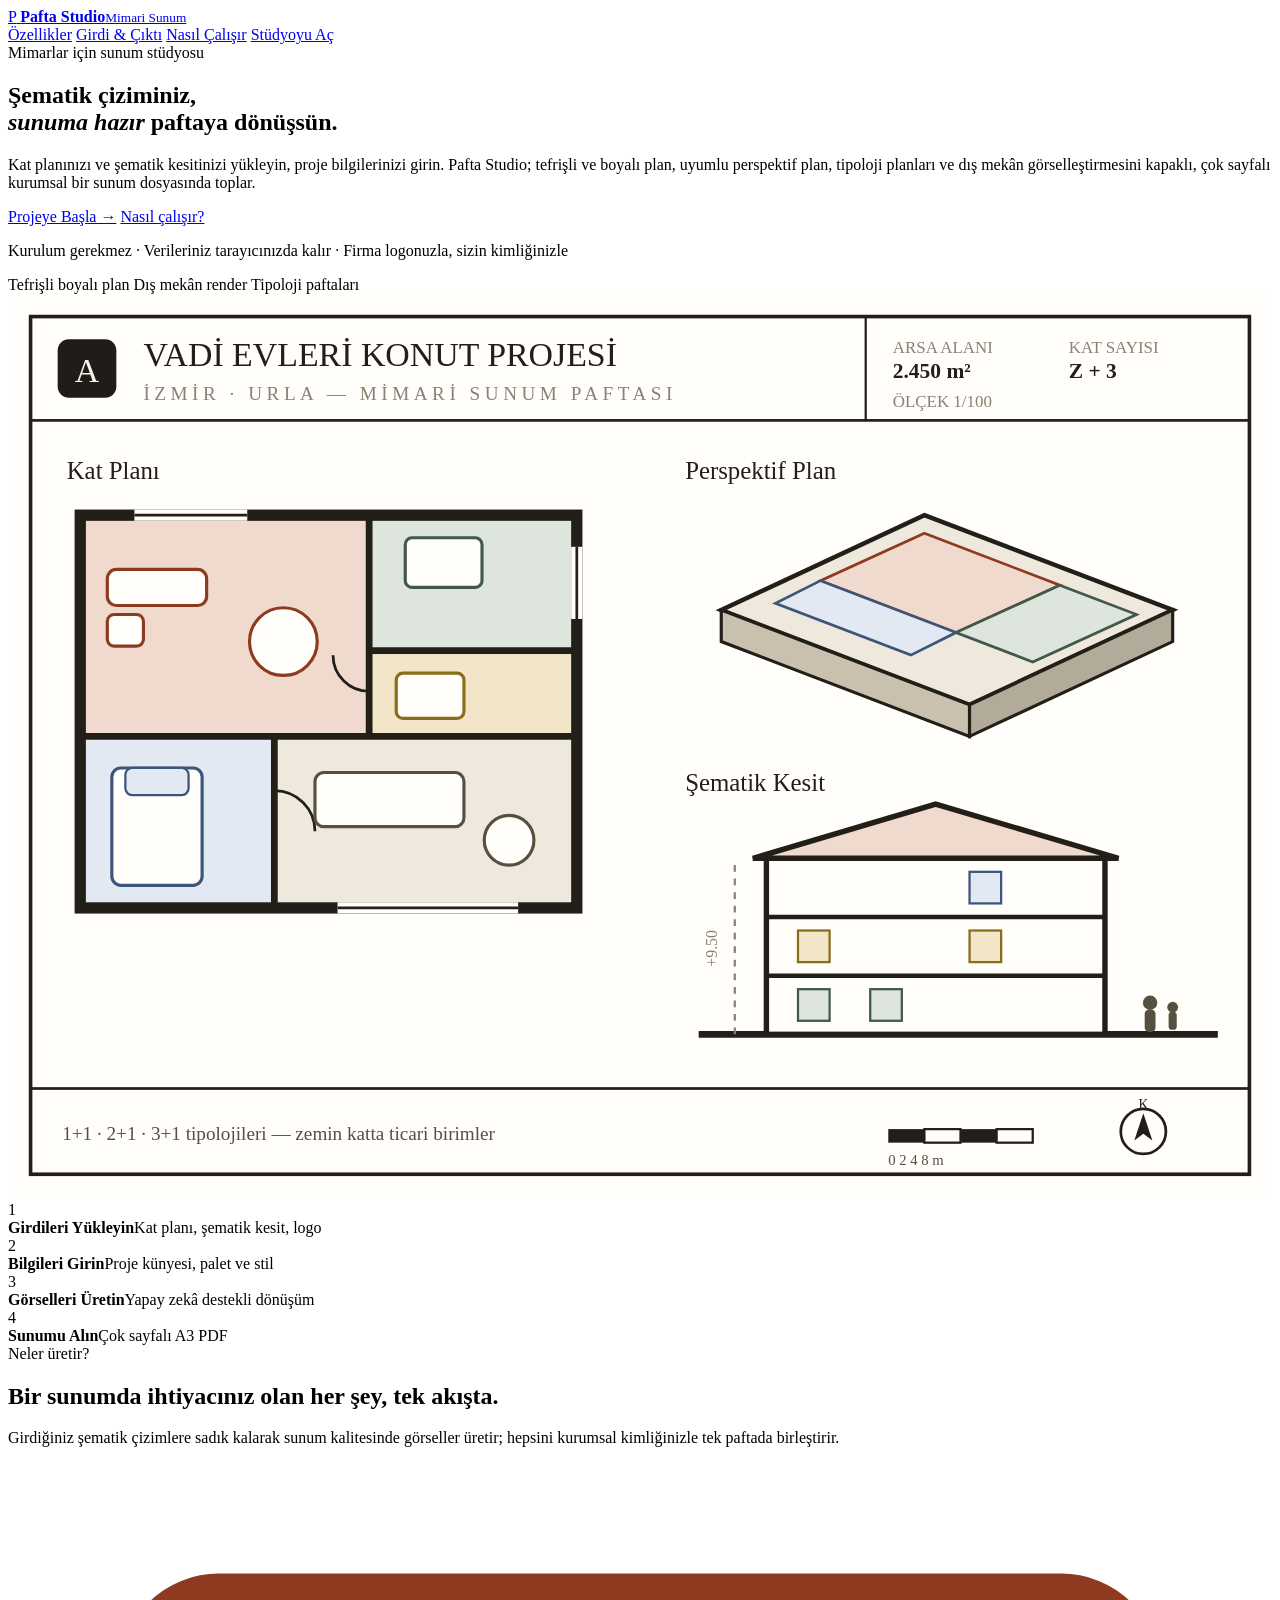
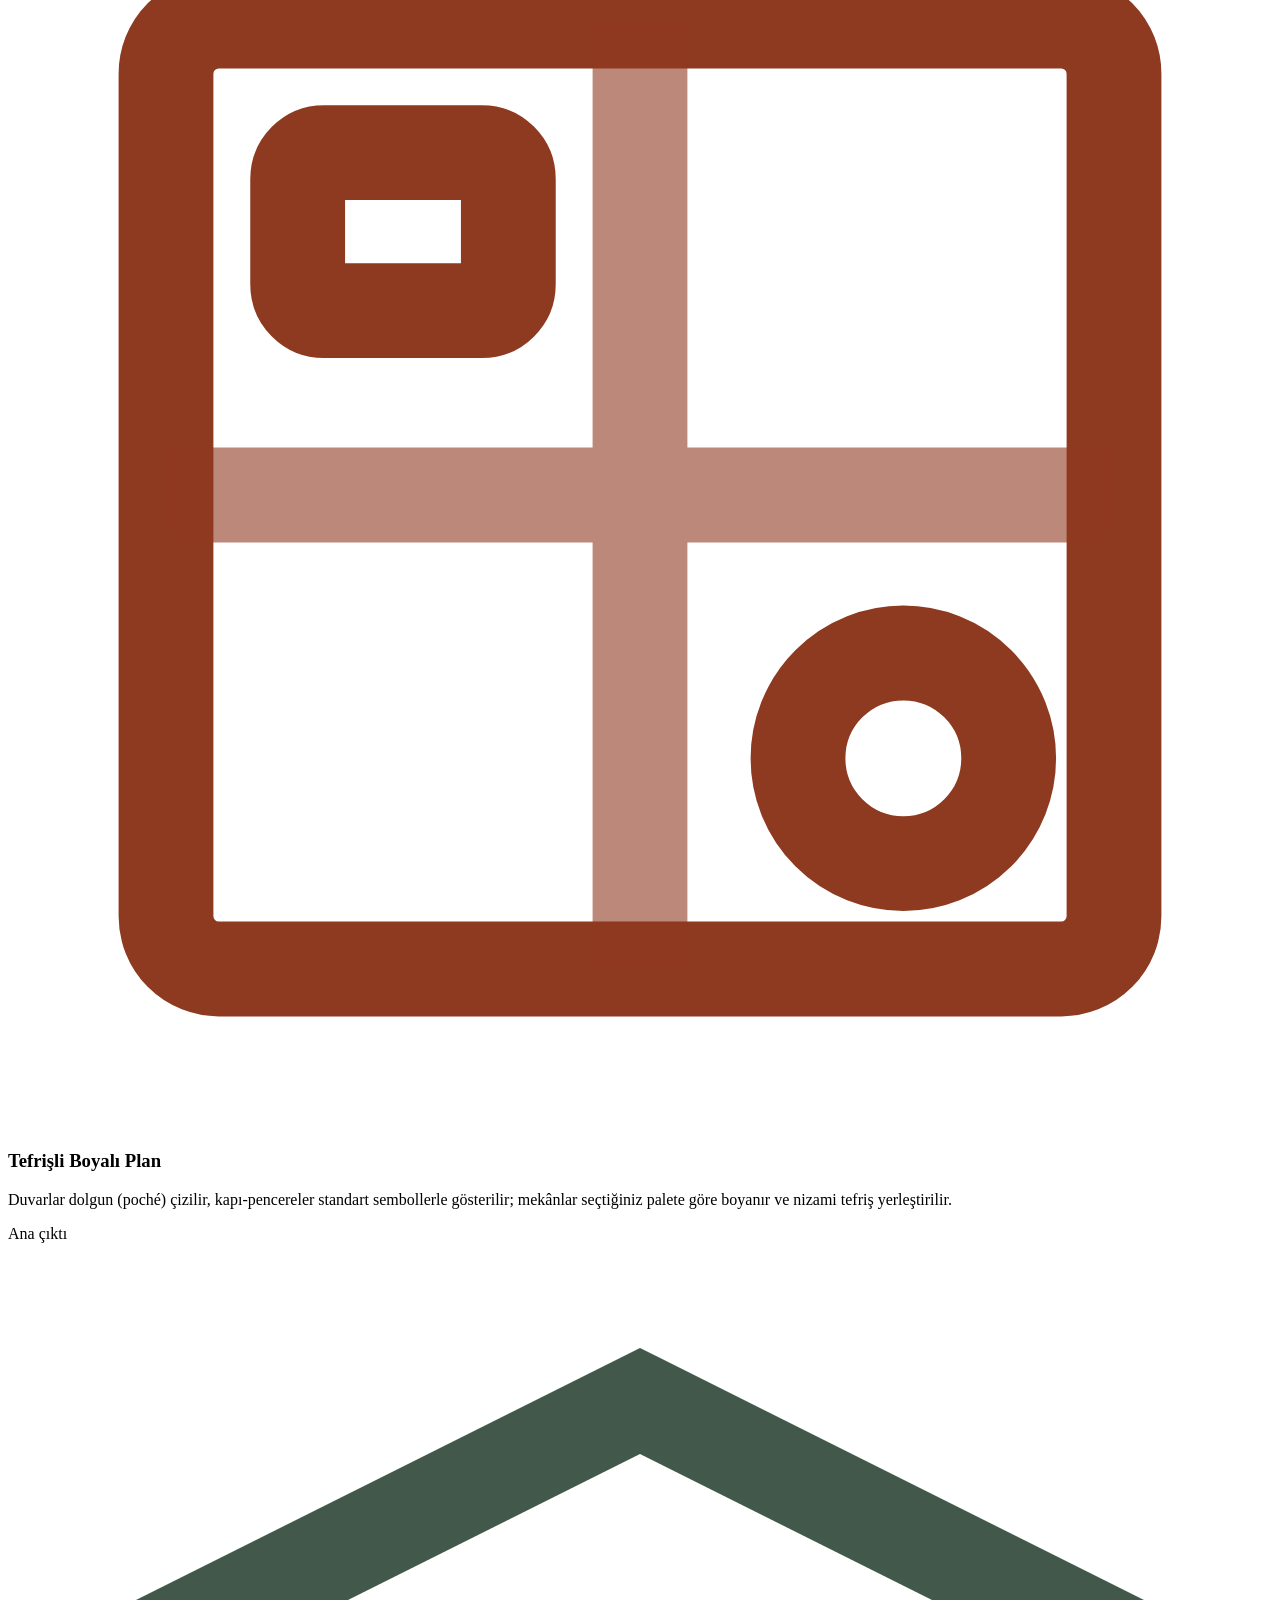
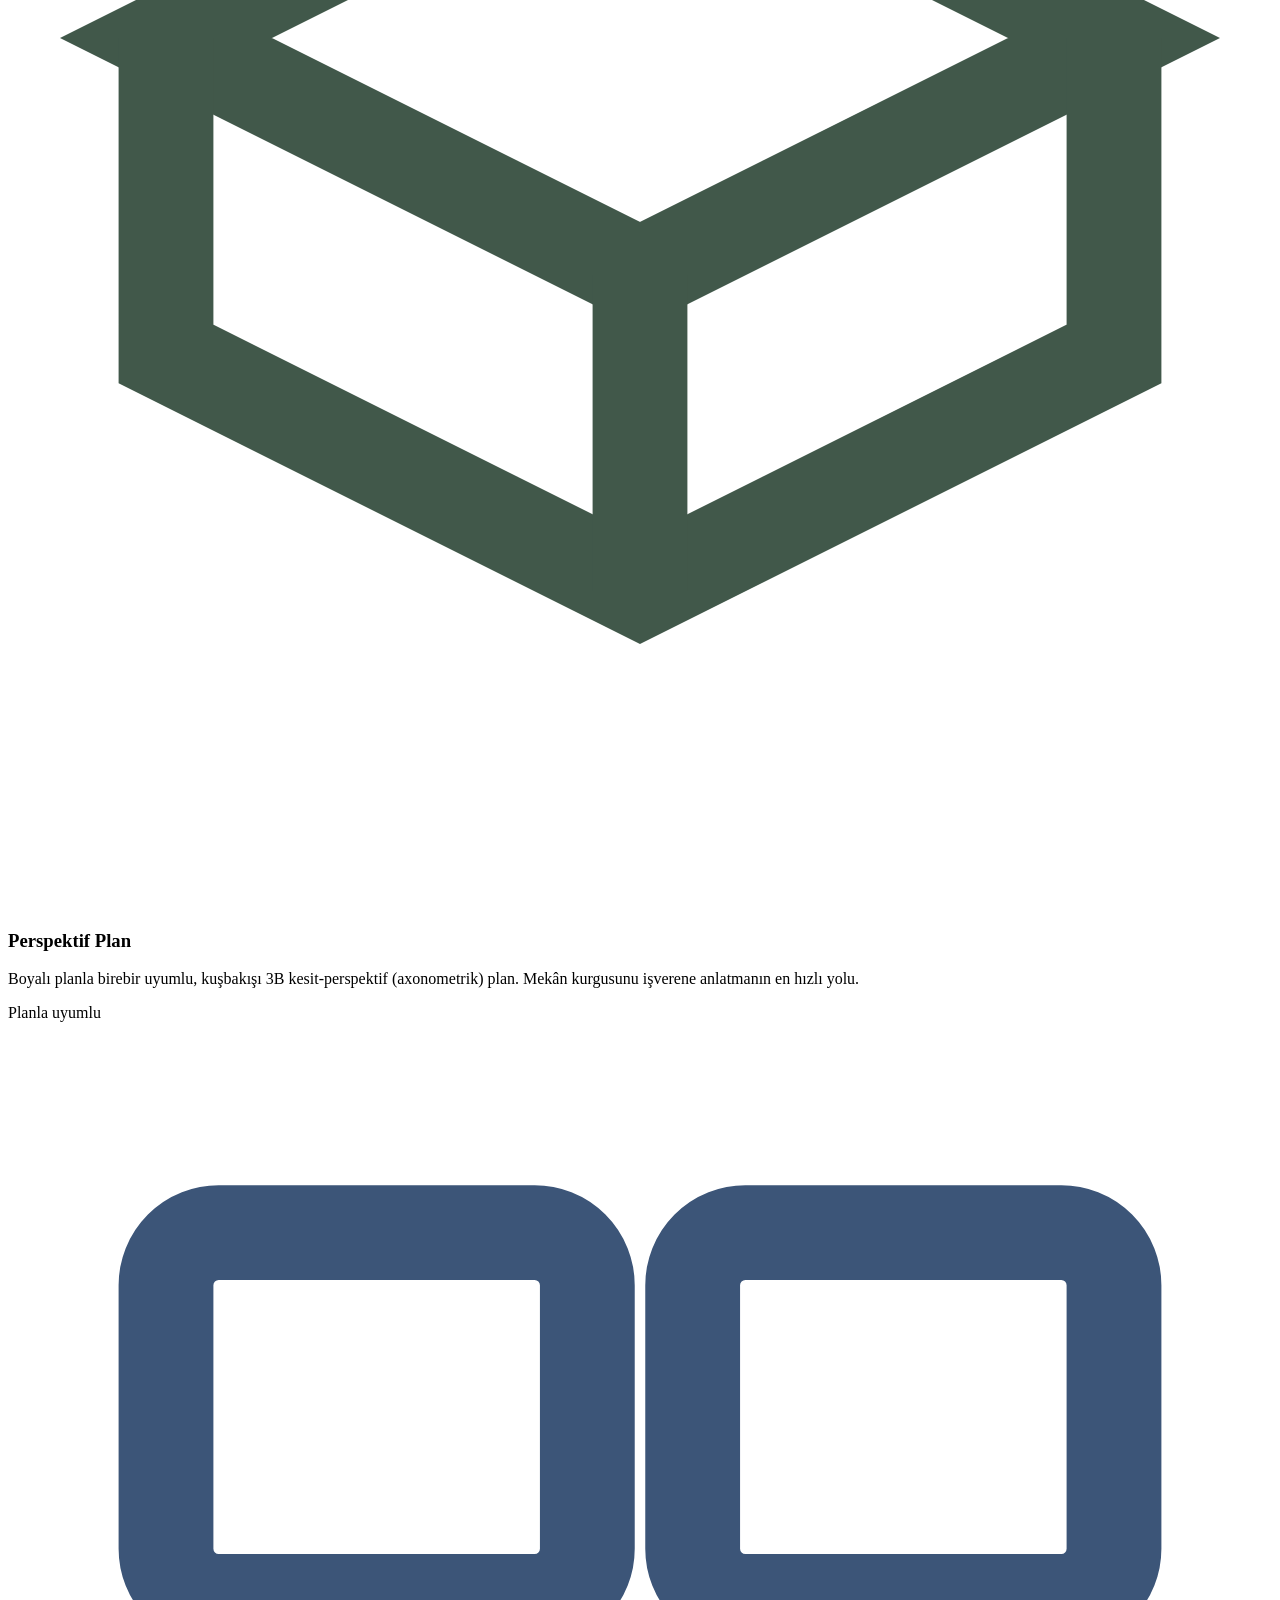
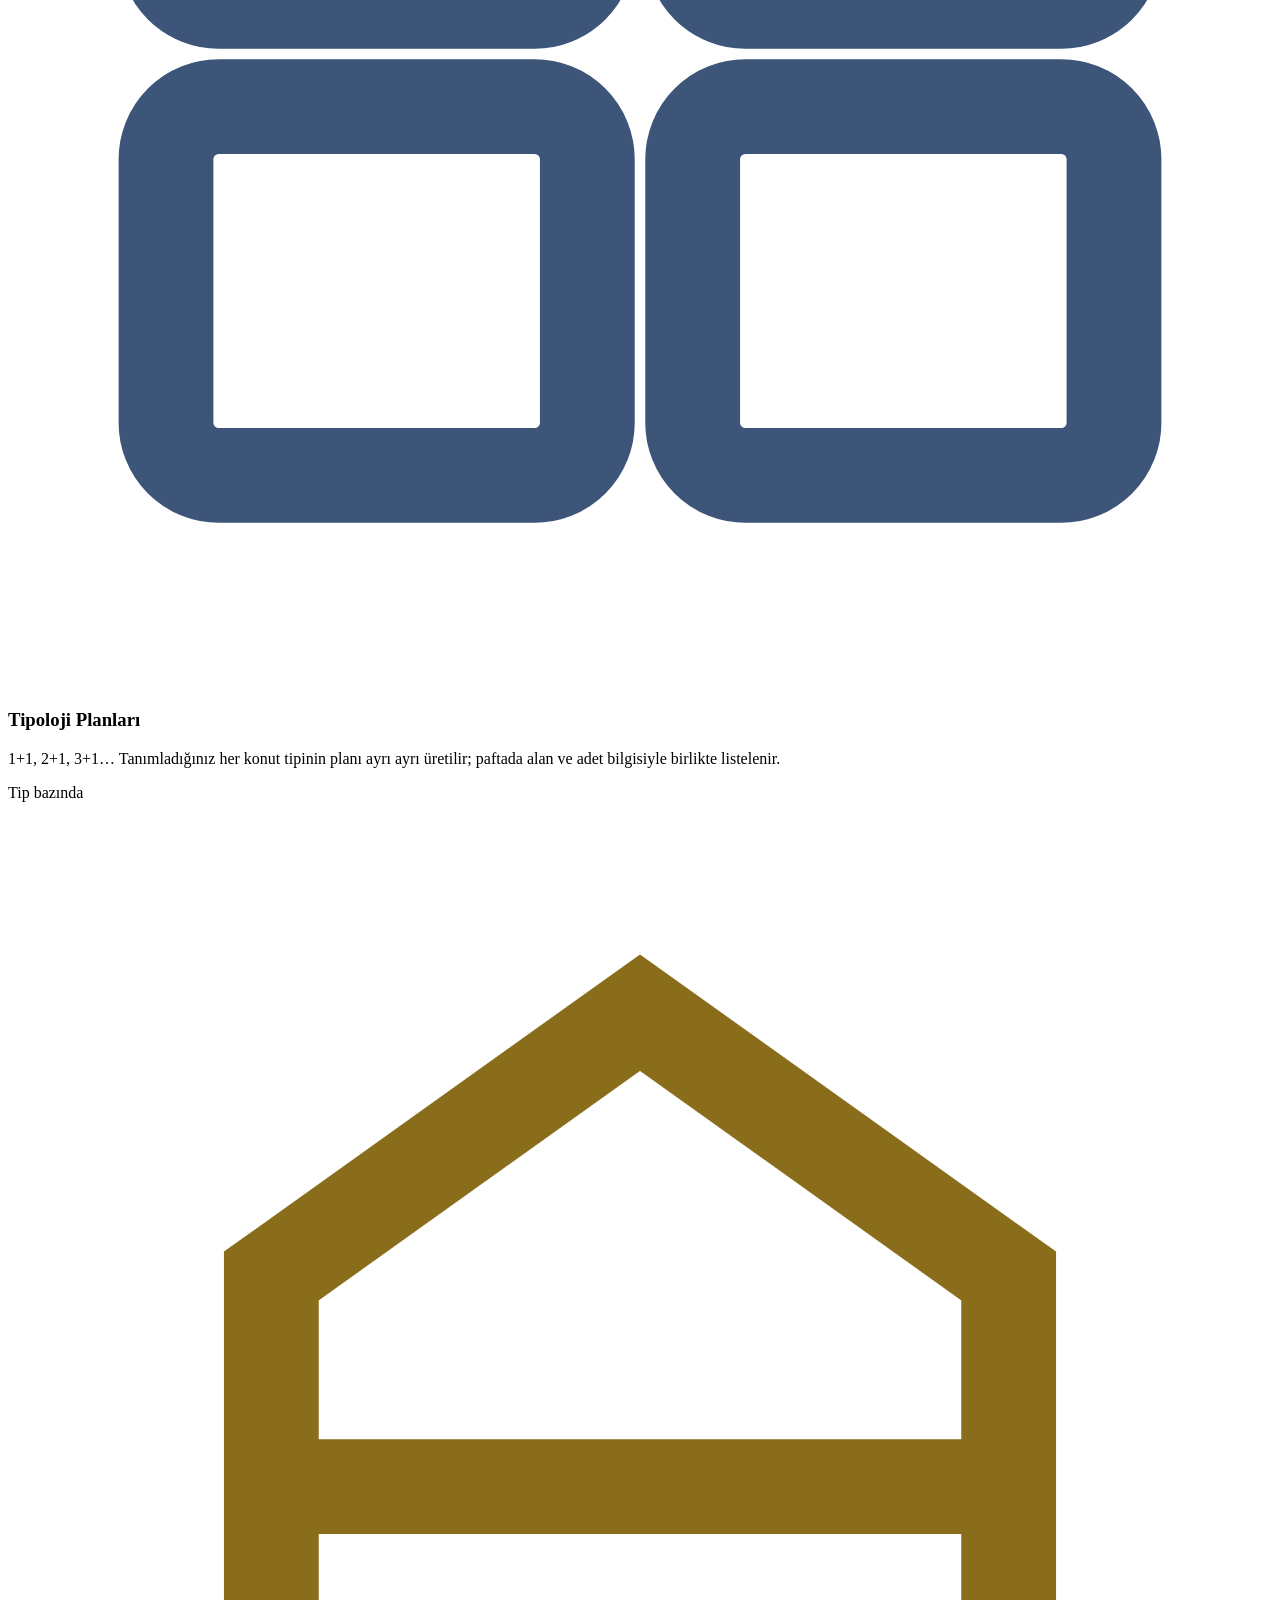
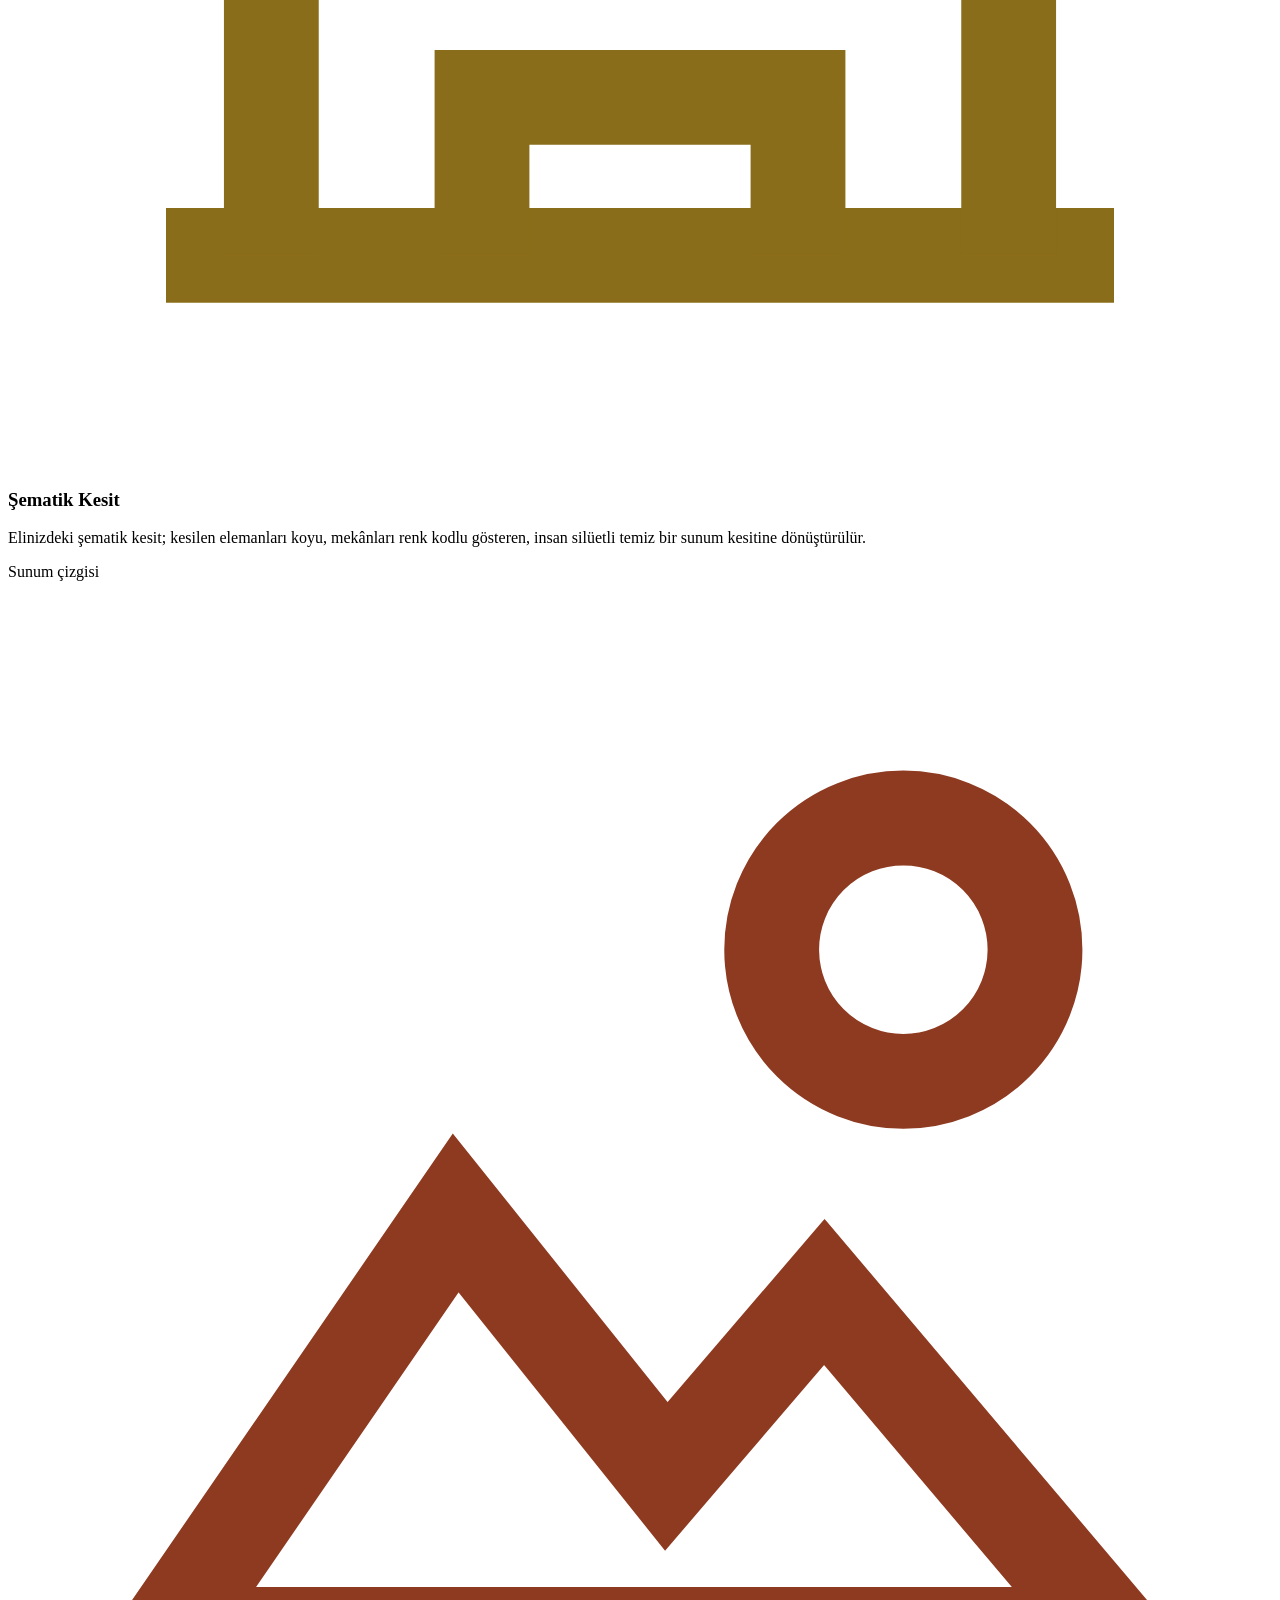
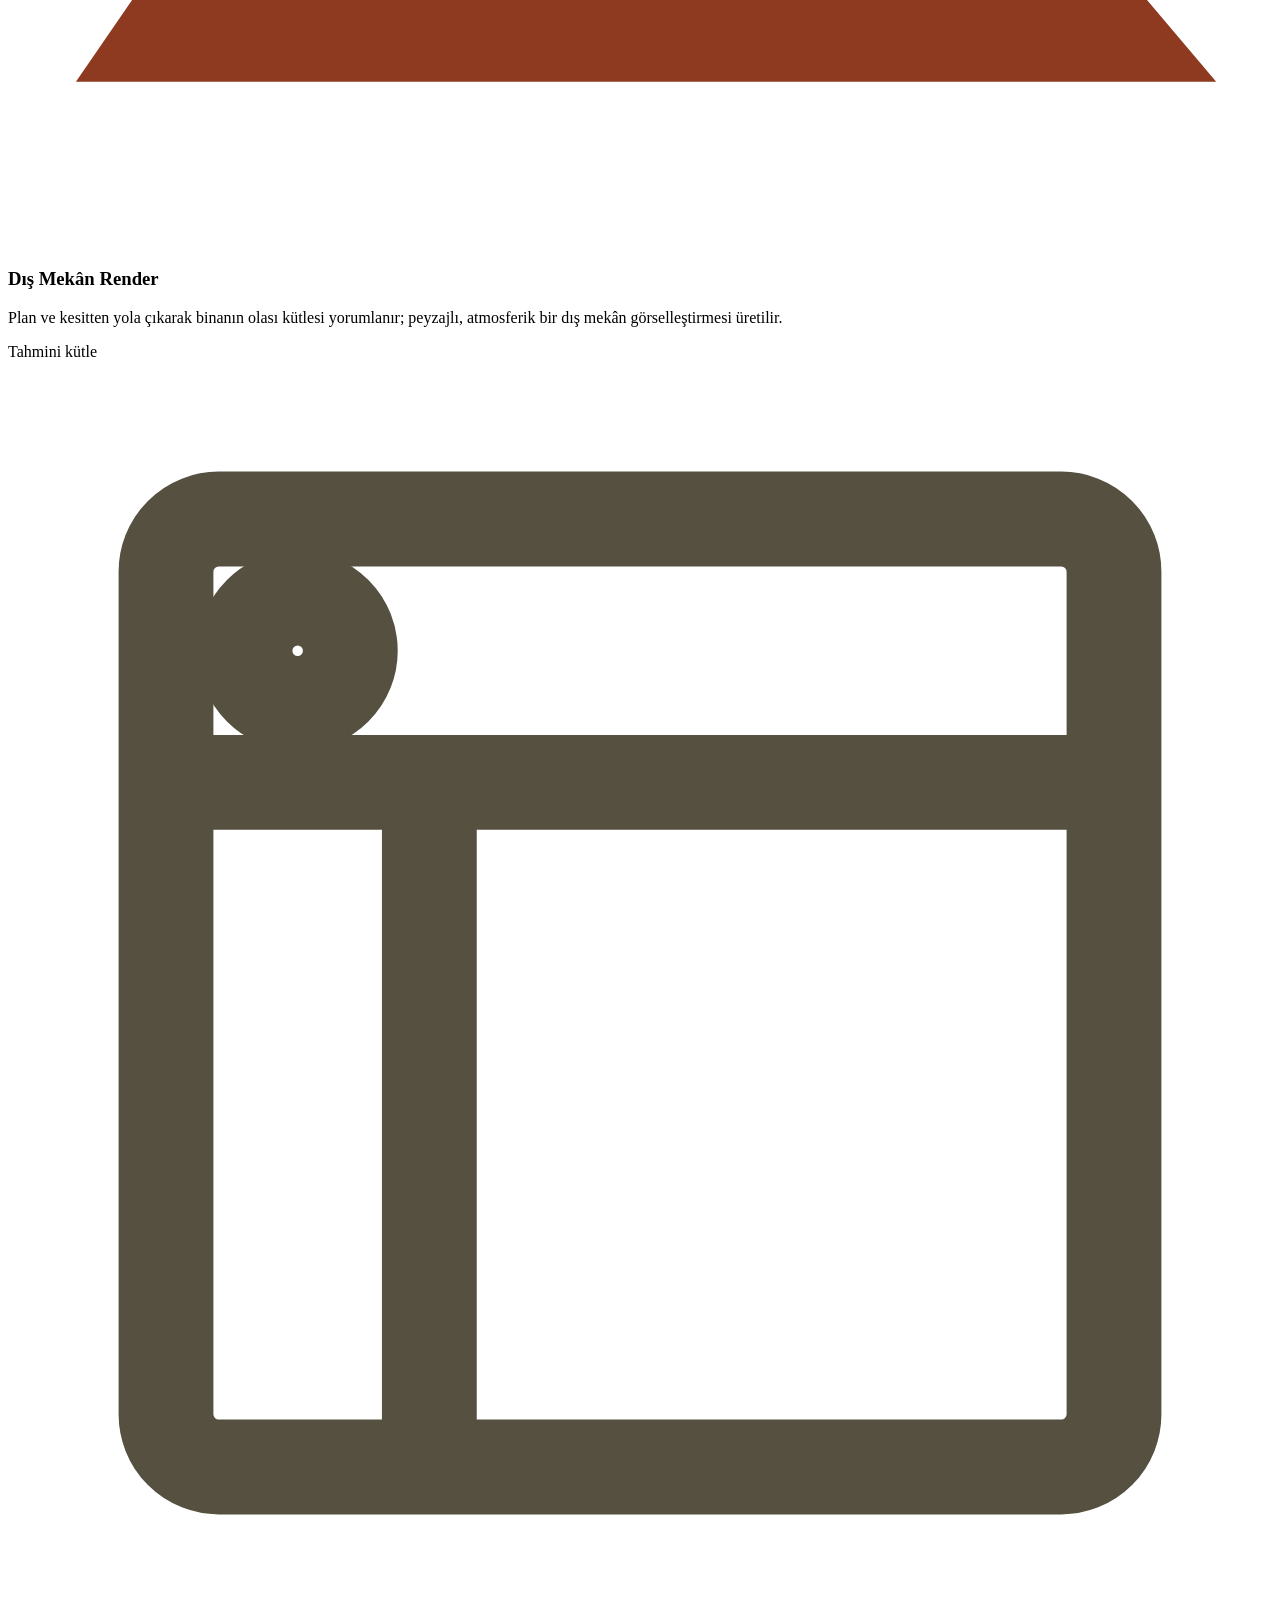
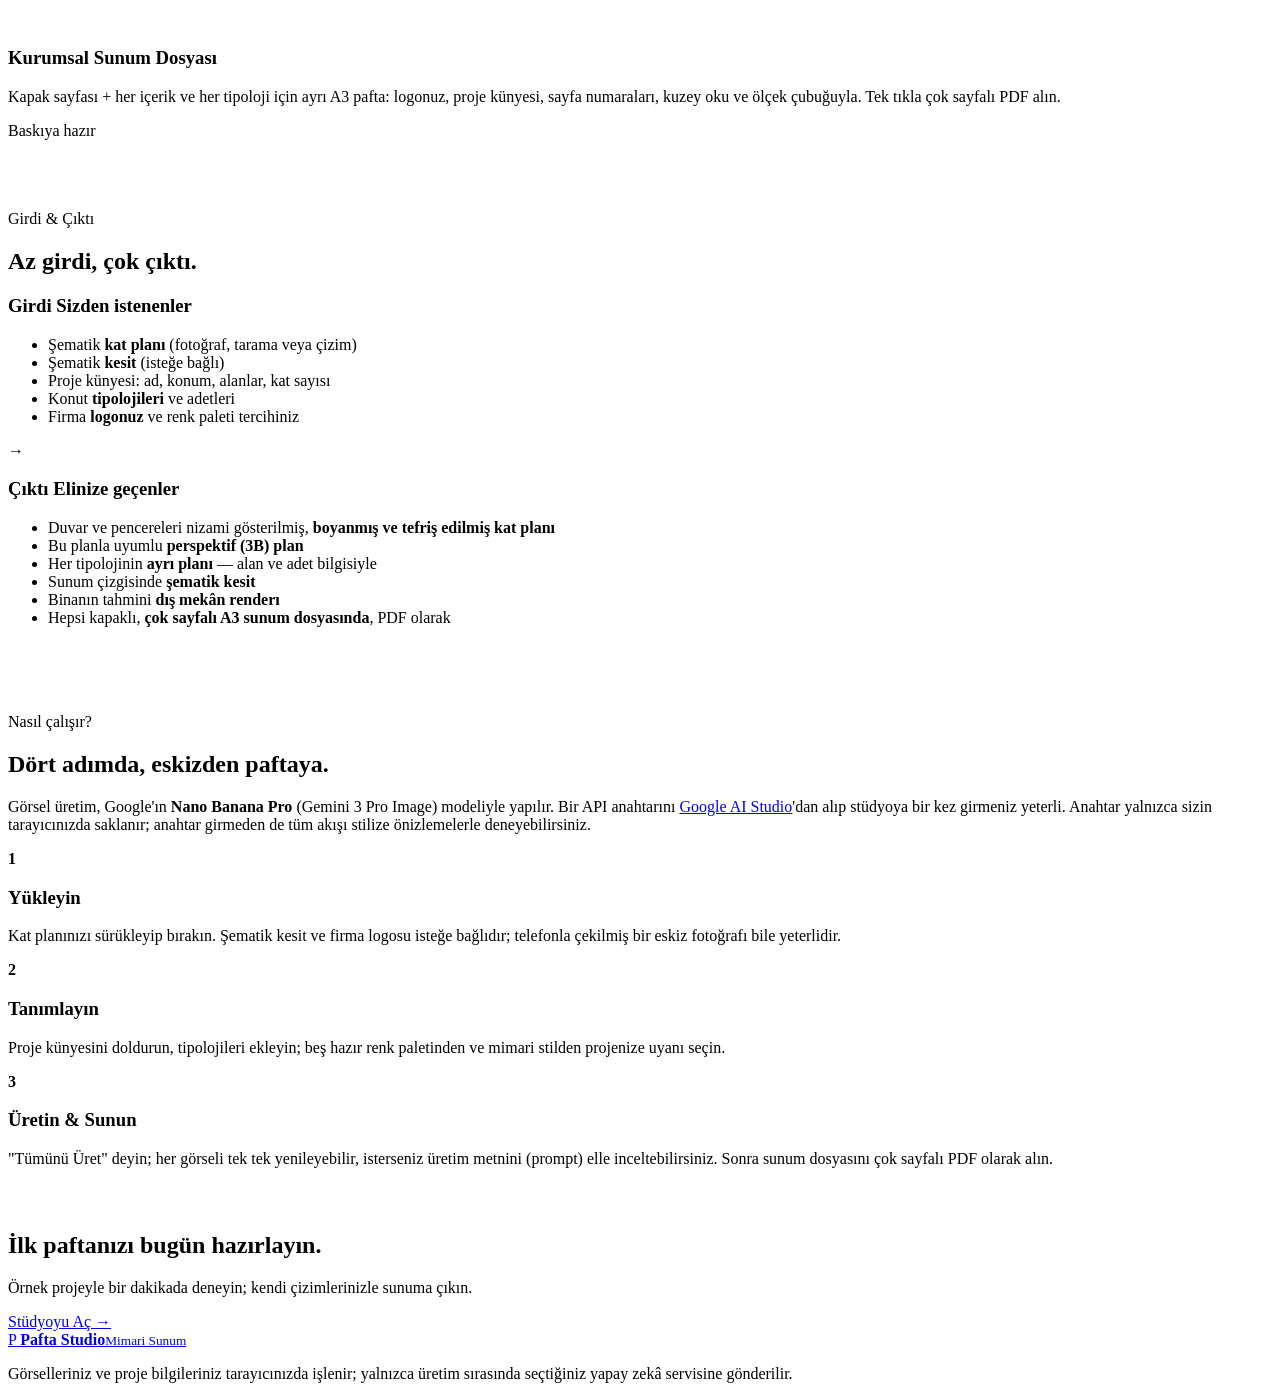
==== index.html @ 7fe35f5b "Add files via upload" ====
<!DOCTYPE html>
<html lang="tr">
<head>
  <meta charset="UTF-8">
  <meta name="viewport" content="width=device-width, initial-scale=1.0">
  <title>Pafta Studio — Şematik Plandan Sunum Paftasına</title>
  <meta name="description" content="Şematik kesit ve kat planınızı yükleyin; tefrişli boyalı plan, perspektif plan, tipoloji planları ve dış mekân görselleştirmesiyle eksiksiz bir mimari sunum paftası alın.">
  <link rel="stylesheet" href="css/style.css">
  <link rel="icon" href="data:image/svg+xml,%3Csvg xmlns='http://www.w3.org/2000/svg' viewBox='0 0 100 100'%3E%3Crect width='100' height='100' rx='18' fill='%23201c17'/%3E%3Ctext x='50' y='68' font-size='52' text-anchor='middle' fill='%23f7f4ee' font-family='Georgia'%3EP%3C/text%3E%3Cpath d='M78 78 L100 100 L56 100 Z' fill='%23b8502f'/%3E%3C/svg%3E">
</head>
<body>

<header class="topbar">
  <div class="container topbar-inner">
    <a class="brand" href="index.html">
      <span class="brand-mark">P</span>
      <span><b>Pafta Studio</b><small>Mimari Sunum</small></span>
    </a>
    <nav class="topnav">
      <a href="#ozellikler">Özellikler</a>
      <a href="#girdi-cikti">Girdi &amp; Çıktı</a>
      <a href="#nasil">Nasıl Çalışır</a>
      <a class="btn btn-primary btn-sm" href="studio.html">Stüdyoyu Aç</a>
    </nav>
  </div>
</header>

<!-- ============ HERO ============ -->
<section class="hero grid-bg">
  <div class="container hero-grid">
    <div>
      <span class="eyebrow">Mimarlar için sunum stüdyosu</span>
      <h1>Şematik çiziminiz,<br><em>sunuma hazır</em> paftaya dönüşsün.</h1>
      <p class="lead">
        Kat planınızı ve şematik kesitinizi yükleyin, proje bilgilerinizi girin.
        Pafta Studio; tefrişli ve boyalı plan, uyumlu perspektif plan, tipoloji
        planları ve dış mekân görselleştirmesini kapaklı, çok sayfalı kurumsal
        bir sunum dosyasında toplar.
      </p>
      <div class="hero-ctas">
        <a class="btn btn-accent" href="studio.html">Projeye Başla →</a>
        <a class="btn btn-ghost" href="#nasil">Nasıl çalışır?</a>
      </div>
      <p class="hero-note">Kurulum gerekmez · Verileriniz tarayıcınızda kalır · Firma logonuzla, sizin kimliğinizle</p>
    </div>

    <div class="hero-visual">
      <span class="hero-chip c1"><i class="dot" style="background:#b8502f"></i> Tefrişli boyalı plan</span>
      <span class="hero-chip c2"><i class="dot" style="background:#41584a"></i> Dış mekân render</span>
      <span class="hero-chip c3"><i class="dot" style="background:#b98a2f"></i> Tipoloji paftaları</span>
      <div class="hero-sheet">
        <!-- Stilize pafta illüstrasyonu -->
        <svg viewBox="0 0 560 400" xmlns="http://www.w3.org/2000/svg" role="img" aria-label="Örnek mimari sunum paftası">
          <rect width="560" height="400" fill="#fffefb"/>
          <rect x="10" y="10" width="540" height="380" fill="none" stroke="#221e18" stroke-width="1.6"/>
          <!-- başlık bandı -->
          <rect x="10" y="10" width="540" height="46" fill="none" stroke="#221e18" stroke-width="1.2"/>
          <rect x="22" y="20" width="26" height="26" rx="5" fill="#201c17"/>
          <text x="35" y="39" font-family="Georgia" font-size="15" fill="#f7f4ee" text-anchor="middle">A</text>
          <text x="60" y="32" font-family="Georgia" font-size="15" fill="#221e18">VADİ EVLERİ KONUT PROJESİ</text>
          <text x="60" y="47" font-family="Segoe UI" font-size="8.5" fill="#8a8272" letter-spacing="2">İZMİR · URLA — MİMARİ SUNUM PAFTASI</text>
          <line x1="380" y1="10" x2="380" y2="56" stroke="#221e18" stroke-width="1"/>
          <text x="392" y="26" font-family="Segoe UI" font-size="7.5" fill="#8a8272">ARSA ALANI</text>
          <text x="392" y="37" font-family="Segoe UI" font-size="9.5" font-weight="600" fill="#221e18">2.450 m²</text>
          <text x="470" y="26" font-family="Segoe UI" font-size="7.5" fill="#8a8272">KAT SAYISI</text>
          <text x="470" y="37" font-family="Segoe UI" font-size="9.5" font-weight="600" fill="#221e18">Z + 3</text>
          <text x="392" y="50" font-family="Segoe UI" font-size="7.5" fill="#8a8272">ÖLÇEK 1/100</text>

          <!-- SOL: renkli tefrişli plan -->
          <g transform="translate(26, 72)">
            <text x="0" y="10" font-family="Georgia" font-size="11" fill="#221e18">Kat Planı</text>
            <g transform="translate(0, 20)">
              <!-- oda dolguları -->
              <rect x="6" y="6" width="128" height="98" fill="#f0d9cd"/>
              <rect x="134" y="6" width="92" height="60" fill="#dde5dc"/>
              <rect x="134" y="66" width="92" height="38" fill="#f3e6c8"/>
              <rect x="6" y="104" width="86" height="76" fill="#e3e9f2"/>
              <rect x="92" y="104" width="134" height="76" fill="#efe9dd"/>
              <!-- iç duvarlar -->
              <line x1="134" y1="6" x2="134" y2="104" stroke="#221e18" stroke-width="3"/>
              <line x1="134" y1="66" x2="226" y2="66" stroke="#221e18" stroke-width="3"/>
              <line x1="6" y1="104" x2="226" y2="104" stroke="#221e18" stroke-width="3"/>
              <line x1="92" y1="104" x2="92" y2="180" stroke="#221e18" stroke-width="3"/>
              <!-- dış duvar -->
              <rect x="6" y="6" width="220" height="174" fill="none" stroke="#221e18" stroke-width="5"/>
              <!-- pencereler -->
              <line x1="30" y1="6" x2="80" y2="6" stroke="#fffefb" stroke-width="5"/>
              <line x1="30" y1="6" x2="80" y2="6" stroke="#221e18" stroke-width="1.2"/>
              <line x1="226" y1="20" x2="226" y2="52" stroke="#fffefb" stroke-width="5"/>
              <line x1="226" y1="20" x2="226" y2="52" stroke="#221e18" stroke-width="1.2"/>
              <line x1="120" y1="180" x2="200" y2="180" stroke="#fffefb" stroke-width="5"/>
              <line x1="120" y1="180" x2="200" y2="180" stroke="#221e18" stroke-width="1.2"/>
              <!-- kapı yayları -->
              <path d="M134 84 A16 16 0 0 1 118 68" fill="none" stroke="#221e18" stroke-width="1.2"/>
              <path d="M92 128 A18 18 0 0 1 110 146" fill="none" stroke="#221e18" stroke-width="1.2"/>
              <!-- tefriş: kanepe, masa, yatak -->
              <rect x="18" y="30" width="44" height="16" rx="4" fill="#fffefb" stroke="#8e3a20" stroke-width="1.4"/>
              <rect x="18" y="50" width="16" height="14" rx="3" fill="#fffefb" stroke="#8e3a20" stroke-width="1.4"/>
              <circle cx="96" cy="62" r="15" fill="#fffefb" stroke="#8e3a20" stroke-width="1.4"/>
              <rect x="150" y="16" width="34" height="22" rx="3" fill="#fffefb" stroke="#41584a" stroke-width="1.4"/>
              <rect x="146" y="76" width="30" height="20" rx="3" fill="#fffefb" stroke="#8a6d1a" stroke-width="1.4"/>
              <rect x="20" y="118" width="40" height="52" rx="4" fill="#fffefb" stroke="#3c5578" stroke-width="1.4"/>
              <rect x="26" y="118" width="28" height="12" rx="3" fill="#e3e9f2" stroke="#3c5578" stroke-width="1"/>
              <rect x="110" y="120" width="66" height="24" rx="4" fill="#fffefb" stroke="#55503f" stroke-width="1.4"/>
              <circle cx="196" cy="150" r="11" fill="#fffefb" stroke="#55503f" stroke-width="1.4"/>
            </g>
          </g>

          <!-- SAĞ ÜST: perspektif plan -->
          <g transform="translate(300, 72)">
            <text x="0" y="10" font-family="Georgia" font-size="11" fill="#221e18">Perspektif Plan</text>
            <g transform="translate(16, 26)">
              <polygon points="90,0 200,42 110,84 0,42" fill="#efe9dd" stroke="#221e18" stroke-width="2"/>
              <polygon points="0,42 110,84 110,98 0,56" fill="#c9c1ae" stroke="#221e18" stroke-width="1.4"/>
              <polygon points="110,84 200,42 200,56 110,98" fill="#b3ab99" stroke="#221e18" stroke-width="1.4"/>
              <polygon points="90,8 150,31 104,52 44,29" fill="#f0d9cd" stroke="#8e3a20" stroke-width="1.2"/>
              <polygon points="150,31 184,44 138,65 104,52" fill="#dde5dc" stroke="#41584a" stroke-width="1.2"/>
              <polygon points="44,29 104,52 84,62 24,39" fill="#e3e9f2" stroke="#3c5578" stroke-width="1.2"/>
            </g>
          </g>

          <!-- SAĞ ALT: şematik kesit -->
          <g transform="translate(300, 210)">
            <text x="0" y="10" font-family="Georgia" font-size="11" fill="#221e18">Şematik Kesit</text>
            <g transform="translate(6, 22)">
              <line x1="0" y1="96" x2="230" y2="96" stroke="#221e18" stroke-width="3"/>
              <rect x="30" y="18" width="150" height="78" fill="#fffefb" stroke="#221e18" stroke-width="2.4"/>
              <line x1="30" y1="44" x2="180" y2="44" stroke="#221e18" stroke-width="2"/>
              <line x1="30" y1="70" x2="180" y2="70" stroke="#221e18" stroke-width="2"/>
              <polygon points="24,18 105,-6 186,18" fill="#f0d9cd" stroke="#221e18" stroke-width="2.4"/>
              <rect x="44" y="76" width="14" height="14" fill="#dde5dc" stroke="#41584a" stroke-width="1"/>
              <rect x="76" y="76" width="14" height="14" fill="#dde5dc" stroke="#41584a" stroke-width="1"/>
              <rect x="44" y="50" width="14" height="14" fill="#f3e6c8" stroke="#8a6d1a" stroke-width="1"/>
              <rect x="120" y="50" width="14" height="14" fill="#f3e6c8" stroke="#8a6d1a" stroke-width="1"/>
              <rect x="120" y="24" width="14" height="14" fill="#e3e9f2" stroke="#3c5578" stroke-width="1"/>
              <!-- insan silüetleri -->
              <g fill="#55503f">
                <circle cx="200" cy="82" r="3.2"/><rect x="197.6" y="85" width="4.8" height="10" rx="2"/>
                <circle cx="210" cy="84" r="2.4"/><rect x="208.2" y="86" width="3.6" height="8" rx="1.6"/>
              </g>
              <line x1="16" y1="96" x2="16" y2="18" stroke="#8a8272" stroke-width="1" stroke-dasharray="3 3"/>
              <text x="2" y="60" font-family="Segoe UI" font-size="7" fill="#8a8272" transform="rotate(-90 8 60)">+9.50</text>
            </g>
          </g>

          <!-- alt bant -->
          <rect x="10" y="352" width="540" height="38" fill="none" stroke="#221e18" stroke-width="1.2"/>
          <text x="24" y="375" font-family="Segoe UI" font-size="8.5" fill="#55503f">1+1 · 2+1 · 3+1 tipolojileri — zemin katta ticari birimler</text>
          <g transform="translate(492, 360)">
            <circle cx="11" cy="11" r="10" fill="none" stroke="#221e18" stroke-width="1.2"/>
            <path d="M11 3 L15 15 L11 12 L7 15 Z" fill="#221e18"/>
            <text x="11" y="1" font-family="Segoe UI" font-size="6" text-anchor="middle" fill="#221e18">K</text>
          </g>
          <g transform="translate(390, 366)">
            <rect x="0" y="4" width="16" height="6" fill="#221e18"/><rect x="16" y="4" width="16" height="6" fill="none" stroke="#221e18" stroke-width="1"/>
            <rect x="32" y="4" width="16" height="6" fill="#221e18"/><rect x="48" y="4" width="16" height="6" fill="none" stroke="#221e18" stroke-width="1"/>
            <text x="0" y="20" font-family="Segoe UI" font-size="6.5" fill="#55503f">0   2   4   8 m</text>
          </g>
        </svg>
      </div>
    </div>
  </div>
</section>

<!-- ============ AKIŞ BANDI ============ -->
<div class="flowband">
  <div class="container flowband-inner">
    <div class="fstep"><span class="fnum">1</span><div><b>Girdileri Yükleyin</b><span>Kat planı, şematik kesit, logo</span></div></div>
    <div class="fstep"><span class="fnum">2</span><div><b>Bilgileri Girin</b><span>Proje künyesi, palet ve stil</span></div></div>
    <div class="fstep"><span class="fnum">3</span><div><b>Görselleri Üretin</b><span>Yapay zekâ destekli dönüşüm</span></div></div>
    <div class="fstep"><span class="fnum">4</span><div><b>Sunumu Alın</b><span>Çok sayfalı A3 PDF</span></div></div>
  </div>
</div>

<!-- ============ ÖZELLİKLER ============ -->
<section class="section" id="ozellikler">
  <div class="container">
    <div class="section-head">
      <span class="eyebrow">Neler üretir?</span>
      <h2>Bir sunumda ihtiyacınız olan her şey, tek akışta.</h2>
      <p>Girdiğiniz şematik çizimlere sadık kalarak sunum kalitesinde görseller üretir; hepsini kurumsal kimliğinizle tek paftada birleştirir.</p>
    </div>
    <div class="cards">
      <article class="card">
        <div class="icon"><svg viewBox="0 0 24 24" fill="none" stroke="#8e3a20" stroke-width="1.8"><rect x="3" y="3" width="18" height="18" rx="1"/><path d="M3 12h9M12 3v18M12 12l9 0" opacity=".6"/><rect x="5.5" y="5.5" width="4" height="3" rx=".5"/><circle cx="17" cy="17" r="2"/></svg></div>
        <h3>Tefrişli Boyalı Plan</h3>
        <p>Duvarlar dolgun (poché) çizilir, kapı-pencereler standart sembollerle gösterilir; mekânlar seçtiğiniz palete göre boyanır ve nizami tefriş yerleştirilir.</p>
        <span class="tag">Ana çıktı</span>
      </article>
      <article class="card">
        <div class="icon"><svg viewBox="0 0 24 24" fill="none" stroke="#41584a" stroke-width="1.8"><path d="M12 3l9 4.5-9 4.5-9-4.5L12 3z"/><path d="M3 7.5v6l9 4.5 9-4.5v-6"/><path d="M12 12v6"/></svg></div>
        <h3>Perspektif Plan</h3>
        <p>Boyalı planla birebir uyumlu, kuşbakışı 3B kesit-perspektif (axonometrik) plan. Mekân kurgusunu işverene anlatmanın en hızlı yolu.</p>
        <span class="tag">Planla uyumlu</span>
      </article>
      <article class="card">
        <div class="icon"><svg viewBox="0 0 24 24" fill="none" stroke="#3c5578" stroke-width="1.8"><rect x="3" y="4" width="8" height="7" rx="1"/><rect x="13" y="4" width="8" height="7" rx="1"/><rect x="3" y="13" width="8" height="7" rx="1"/><rect x="13" y="13" width="8" height="7" rx="1"/></svg></div>
        <h3>Tipoloji Planları</h3>
        <p>1+1, 2+1, 3+1… Tanımladığınız her konut tipinin planı ayrı ayrı üretilir; paftada alan ve adet bilgisiyle birlikte listelenir.</p>
        <span class="tag">Tip bazında</span>
      </article>
      <article class="card">
        <div class="icon"><svg viewBox="0 0 24 24" fill="none" stroke="#8a6d1a" stroke-width="1.8"><path d="M3 20h18"/><path d="M5 20V9l7-5 7 5v11"/><path d="M5 13h14M9 20v-3h6v3"/></svg></div>
        <h3>Şematik Kesit</h3>
        <p>Elinizdeki şematik kesit; kesilen elemanları koyu, mekânları renk kodlu gösteren, insan silüetli temiz bir sunum kesitine dönüştürülür.</p>
        <span class="tag">Sunum çizgisi</span>
      </article>
      <article class="card">
        <div class="icon"><svg viewBox="0 0 24 24" fill="none" stroke="#8e3a20" stroke-width="1.8"><circle cx="17" cy="7" r="2.5"/><path d="M3 20l5.5-8 4 5 3-3.5L21 20H3z"/></svg></div>
        <h3>Dış Mekân Render</h3>
        <p>Plan ve kesitten yola çıkarak binanın olası kütlesi yorumlanır; peyzajlı, atmosferik bir dış mekân görselleştirmesi üretilir.</p>
        <span class="tag">Tahmini kütle</span>
      </article>
      <article class="card">
        <div class="icon"><svg viewBox="0 0 24 24" fill="none" stroke="#55503f" stroke-width="1.8"><rect x="3" y="3" width="18" height="18" rx="1"/><path d="M3 8h18M8 8v13"/><circle cx="5.5" cy="5.5" r="1"/></svg></div>
        <h3>Kurumsal Sunum Dosyası</h3>
        <p>Kapak sayfası + her içerik ve her tipoloji için ayrı A3 pafta: logonuz, proje künyesi, sayfa numaraları, kuzey oku ve ölçek çubuğuyla. Tek tıkla çok sayfalı PDF alın.</p>
        <span class="tag">Baskıya hazır</span>
      </article>
    </div>
  </div>
</section>

<!-- ============ GİRDİ / ÇIKTI ============ -->
<section class="section grid-bg" id="girdi-cikti" style="padding-top:70px; padding-bottom:70px; border-top:1px solid var(--line); border-bottom:1px solid var(--line);">
  <div class="container">
    <div class="section-head">
      <span class="eyebrow">Girdi &amp; Çıktı</span>
      <h2>Az girdi, çok çıktı.</h2>
    </div>
    <div class="io">
      <div class="io-col">
        <h3><span class="io-badge in">Girdi</span> Sizden istenenler</h3>
        <ul>
          <li>Şematik <b>kat planı</b> (fotoğraf, tarama veya çizim)</li>
          <li>Şematik <b>kesit</b> (isteğe bağlı)</li>
          <li>Proje künyesi: ad, konum, alanlar, kat sayısı</li>
          <li>Konut <b>tipolojileri</b> ve adetleri</li>
          <li>Firma <b>logonuz</b> ve renk paleti tercihiniz</li>
        </ul>
      </div>
      <div class="io-arrow">→</div>
      <div class="io-col">
        <h3><span class="io-badge out">Çıktı</span> Elinize geçenler</h3>
        <ul>
          <li>Duvar ve pencereleri nizami gösterilmiş, <b>boyanmış ve tefriş edilmiş kat planı</b></li>
          <li>Bu planla uyumlu <b>perspektif (3B) plan</b></li>
          <li>Her tipolojinin <b>ayrı planı</b> — alan ve adet bilgisiyle</li>
          <li>Sunum çizgisinde <b>şematik kesit</b></li>
          <li>Binanın tahmini <b>dış mekân renderı</b></li>
          <li>Hepsi kapaklı, <b>çok sayfalı A3 sunum dosyasında</b>, PDF olarak</li>
        </ul>
      </div>
    </div>
  </div>
</section>

<!-- ============ NASIL ÇALIŞIR ============ -->
<section class="section" id="nasil">
  <div class="container">
    <div class="section-head">
      <span class="eyebrow">Nasıl çalışır?</span>
      <h2>Dört adımda, eskizden paftaya.</h2>
      <p>Görsel üretim, Google'ın <b>Nano Banana Pro</b> (Gemini 3 Pro Image) modeliyle yapılır. Bir API anahtarını <a href="https://aistudio.google.com/apikey" target="_blank" rel="noopener">Google AI Studio</a>'dan alıp stüdyoya bir kez girmeniz yeterli. Anahtar yalnızca sizin tarayıcınızda saklanır; anahtar girmeden de tüm akışı stilize önizlemelerle deneyebilirsiniz.</p>
    </div>
    <div class="cards">
      <article class="card">
        <div class="icon"><b style="font-family:var(--font-display)">1</b></div>
        <h3>Yükleyin</h3>
        <p>Kat planınızı sürükleyip bırakın. Şematik kesit ve firma logosu isteğe bağlıdır; telefonla çekilmiş bir eskiz fotoğrafı bile yeterlidir.</p>
      </article>
      <article class="card">
        <div class="icon"><b style="font-family:var(--font-display)">2</b></div>
        <h3>Tanımlayın</h3>
        <p>Proje künyesini doldurun, tipolojileri ekleyin; beş hazır renk paletinden ve mimari stilden projenize uyanı seçin.</p>
      </article>
      <article class="card">
        <div class="icon"><b style="font-family:var(--font-display)">3</b></div>
        <h3>Üretin &amp; Sunun</h3>
        <p>"Tümünü Üret" deyin; her görseli tek tek yenileyebilir, isterseniz üretim metnini (prompt) elle inceltebilirsiniz. Sonra sunum dosyasını çok sayfalı PDF olarak alın.</p>
      </article>
    </div>

    <div class="cta" style="margin-top:64px;">
      <div>
        <h2>İlk paftanızı bugün hazırlayın.</h2>
        <p>Örnek projeyle bir dakikada deneyin; kendi çizimlerinizle sunuma çıkın.</p>
      </div>
      <a class="btn btn-accent" href="studio.html">Stüdyoyu Aç →</a>
    </div>
  </div>
</section>

<footer>
  <div class="container footer-inner">
    <a class="brand" href="index.html">
      <span class="brand-mark">P</span>
      <span><b>Pafta Studio</b><small>Mimari Sunum</small></span>
    </a>
    <p>Görselleriniz ve proje bilgileriniz tarayıcınızda işlenir; yalnızca üretim sırasında seçtiğiniz yapay zekâ servisine gönderilir.</p>
  </div>
</footer>

</body>
</html>
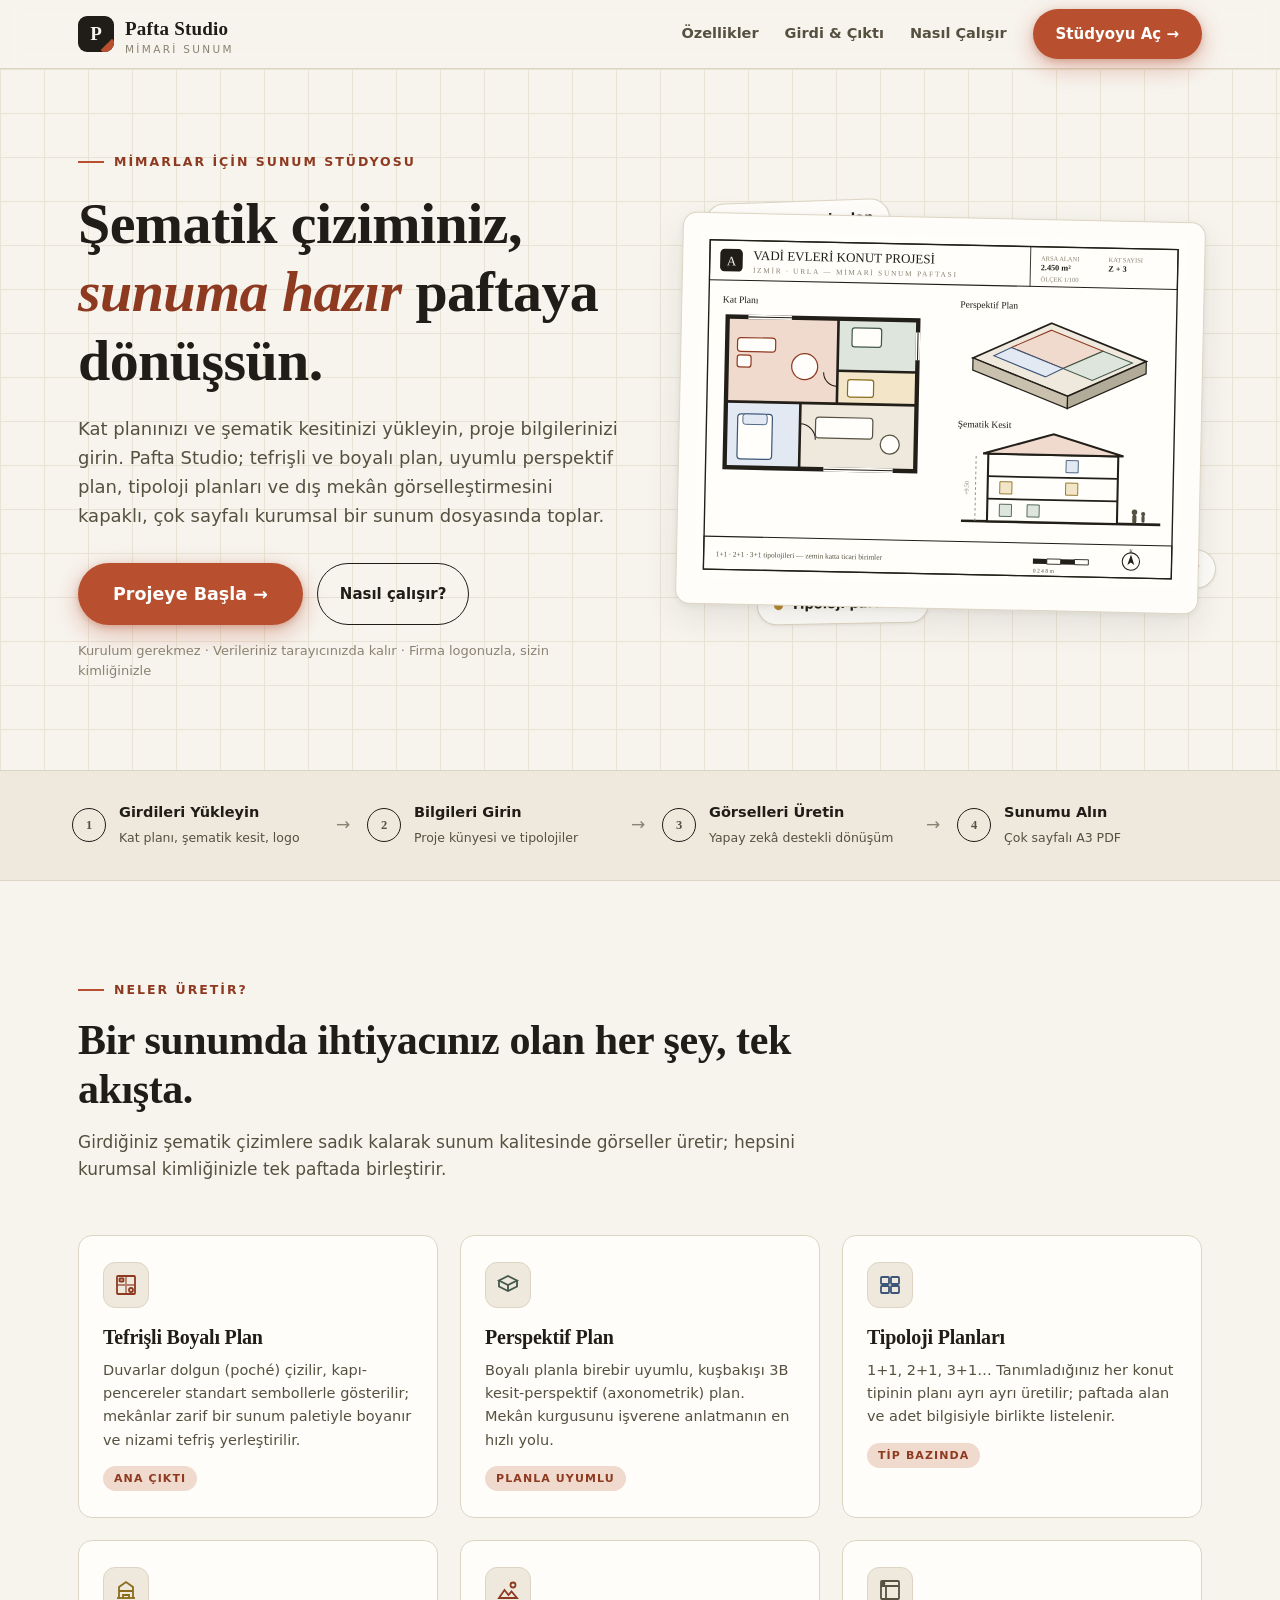
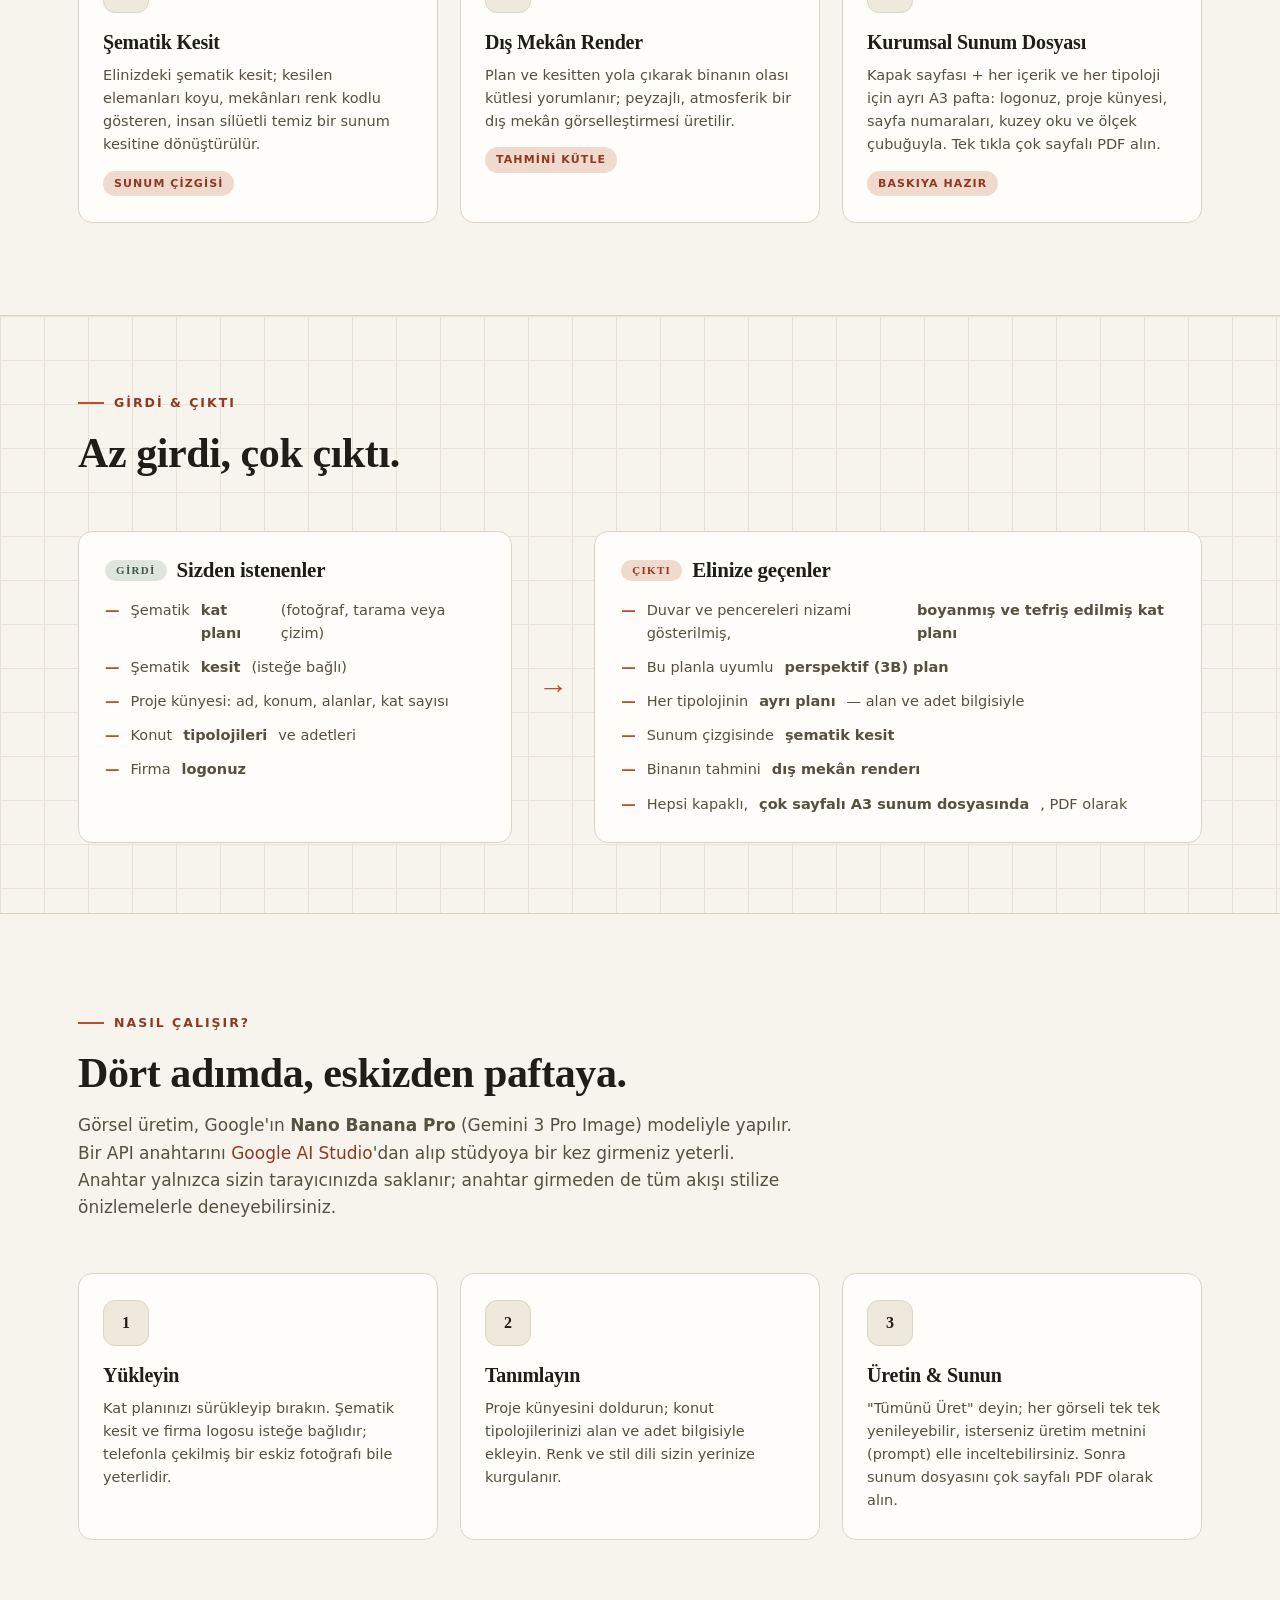
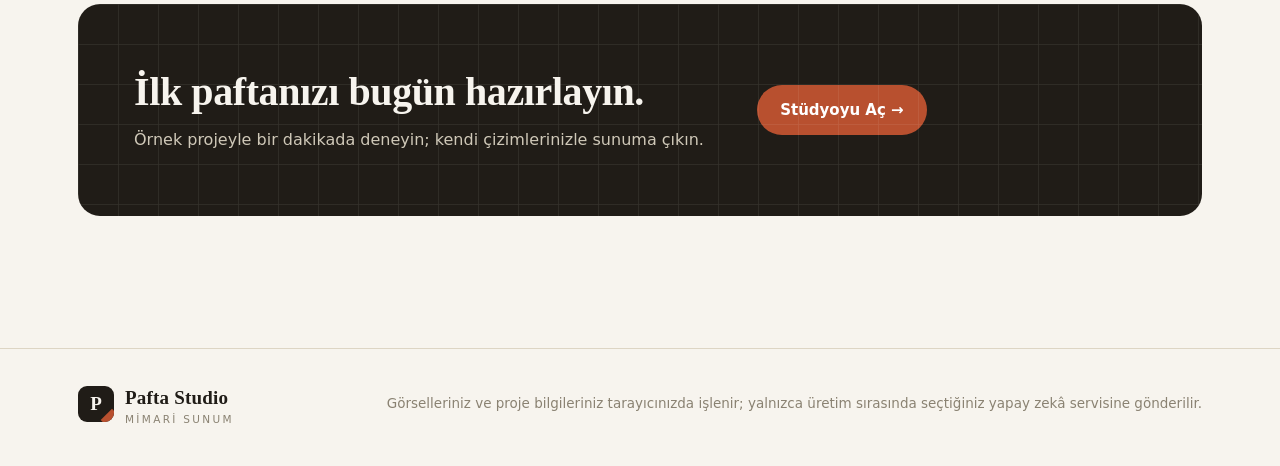
==== commit c96af5af: "Palet/stil secimini kaldir (arka planda sabit); ana sayfa CTA dugmelerini belirginlestir Co-Authored" ====
--- a/index.html
+++ b/index.html
@@ -20,7 +20,7 @@
       <a href="#ozellikler">Özellikler</a>
       <a href="#girdi-cikti">Girdi &amp; Çıktı</a>
       <a href="#nasil">Nasıl Çalışır</a>
-      <a class="btn btn-primary btn-sm" href="studio.html">Stüdyoyu Aç</a>
+      <a class="btn btn-accent btn-glow" href="studio.html">Stüdyoyu Aç →</a>
     </nav>
   </div>
 </header>
@@ -38,7 +38,7 @@
         bir sunum dosyasında toplar.
       </p>
       <div class="hero-ctas">
-        <a class="btn btn-accent" href="studio.html">Projeye Başla →</a>
+        <a class="btn btn-accent btn-lg btn-glow" href="studio.html">Projeye Başla →</a>
         <a class="btn btn-ghost" href="#nasil">Nasıl çalışır?</a>
       </div>
       <p class="hero-note">Kurulum gerekmez · Verileriniz tarayıcınızda kalır · Firma logonuzla, sizin kimliğinizle</p>
@@ -166,7 +166,7 @@
 <div class="flowband">
   <div class="container flowband-inner">
     <div class="fstep"><span class="fnum">1</span><div><b>Girdileri Yükleyin</b><span>Kat planı, şematik kesit, logo</span></div></div>
-    <div class="fstep"><span class="fnum">2</span><div><b>Bilgileri Girin</b><span>Proje künyesi, palet ve stil</span></div></div>
+    <div class="fstep"><span class="fnum">2</span><div><b>Bilgileri Girin</b><span>Proje künyesi ve tipolojiler</span></div></div>
     <div class="fstep"><span class="fnum">3</span><div><b>Görselleri Üretin</b><span>Yapay zekâ destekli dönüşüm</span></div></div>
     <div class="fstep"><span class="fnum">4</span><div><b>Sunumu Alın</b><span>Çok sayfalı A3 PDF</span></div></div>
   </div>
@@ -184,7 +184,7 @@
       <article class="card">
         <div class="icon"><svg viewBox="0 0 24 24" fill="none" stroke="#8e3a20" stroke-width="1.8"><rect x="3" y="3" width="18" height="18" rx="1"/><path d="M3 12h9M12 3v18M12 12l9 0" opacity=".6"/><rect x="5.5" y="5.5" width="4" height="3" rx=".5"/><circle cx="17" cy="17" r="2"/></svg></div>
         <h3>Tefrişli Boyalı Plan</h3>
-        <p>Duvarlar dolgun (poché) çizilir, kapı-pencereler standart sembollerle gösterilir; mekânlar seçtiğiniz palete göre boyanır ve nizami tefriş yerleştirilir.</p>
+        <p>Duvarlar dolgun (poché) çizilir, kapı-pencereler standart sembollerle gösterilir; mekânlar zarif bir sunum paletiyle boyanır ve nizami tefriş yerleştirilir.</p>
         <span class="tag">Ana çıktı</span>
       </article>
       <article class="card">
@@ -236,7 +236,7 @@
           <li>Şematik <b>kesit</b> (isteğe bağlı)</li>
           <li>Proje künyesi: ad, konum, alanlar, kat sayısı</li>
           <li>Konut <b>tipolojileri</b> ve adetleri</li>
-          <li>Firma <b>logonuz</b> ve renk paleti tercihiniz</li>
+          <li>Firma <b>logonuz</b></li>
         </ul>
       </div>
       <div class="io-arrow">→</div>
@@ -272,7 +272,7 @@
       <article class="card">
         <div class="icon"><b style="font-family:var(--font-display)">2</b></div>
         <h3>Tanımlayın</h3>
-        <p>Proje künyesini doldurun, tipolojileri ekleyin; beş hazır renk paletinden ve mimari stilden projenize uyanı seçin.</p>
+        <p>Proje künyesini doldurun; konut tipolojilerinizi alan ve adet bilgisiyle ekleyin. Renk ve stil dili sizin yerinize kurgulanır.</p>
       </article>
       <article class="card">
         <div class="icon"><b style="font-family:var(--font-display)">3</b></div>
--- a/css/style.css
+++ b/css/style.css
@@ -0,0 +1,558 @@
+/* ============================================================
+   PAFTA STUDIO — Mimari Sunum Stüdyosu
+   Tasarım sistemi + tanıtım sayfası + stüdyo + sunum dosyası + baskı
+   ============================================================ */
+
+:root {
+  --paper: #f7f4ee;
+  --paper-2: #efe9dd;
+  --paper-3: #e7dfcf;
+  --white: #fffdf9;
+  --ink: #201c17;
+  --ink-soft: #55503f;
+  --ink-faint: #8a8272;
+  --line: #ddd5c4;
+  --line-soft: #e9e3d5;
+  --acc: #b8502f;
+  --acc-deep: #8e3a20;
+  --acc-soft: #f0d9cd;
+  --green: #41584a;
+  --green-soft: #dde5dc;
+  --gold: #b98a2f;
+  --danger: #a33224;
+  --ok: #3c6b4f;
+
+  --radius: 14px;
+  --radius-sm: 9px;
+  --shadow: 0 2px 6px rgba(32, 28, 23, .06), 0 14px 34px rgba(32, 28, 23, .09);
+  --shadow-sm: 0 1px 3px rgba(32, 28, 23, .08);
+
+  --font-ui: "Segoe UI", system-ui, -apple-system, sans-serif;
+  --font-display: Georgia, "Times New Roman", "Iowan Old Style", serif;
+}
+
+* { margin: 0; padding: 0; box-sizing: border-box; }
+
+html { scroll-behavior: smooth; }
+
+body {
+  font-family: var(--font-ui);
+  background: var(--paper);
+  color: var(--ink);
+  line-height: 1.6;
+  font-size: 16px;
+  -webkit-font-smoothing: antialiased;
+}
+
+/* İnce teknik-çizim ızgarası zemin */
+.grid-bg {
+  background-image:
+    linear-gradient(var(--line-soft) 1px, transparent 1px),
+    linear-gradient(90deg, var(--line-soft) 1px, transparent 1px);
+  background-size: 44px 44px;
+}
+
+img { max-width: 100%; display: block; }
+
+h1, h2, h3, .display { font-family: var(--font-display); font-weight: 600; line-height: 1.18; letter-spacing: -.01em; }
+
+a { color: var(--acc-deep); text-decoration: none; }
+a:hover { text-decoration: underline; }
+
+.container { max-width: 1180px; margin: 0 auto; padding: 0 28px; }
+
+.eyebrow {
+  display: inline-flex; align-items: center; gap: 10px;
+  font-size: 12.5px; font-weight: 700; letter-spacing: .16em; text-transform: uppercase;
+  color: var(--acc-deep);
+}
+.eyebrow::before { content: ""; width: 26px; height: 2px; background: var(--acc); }
+
+/* ---------------- Butonlar ---------------- */
+.btn {
+  display: inline-flex; align-items: center; justify-content: center; gap: 9px;
+  font-family: var(--font-ui); font-size: 15px; font-weight: 600;
+  padding: 12px 22px; border-radius: 999px; border: 1.5px solid transparent;
+  cursor: pointer; transition: all .18s ease; text-decoration: none !important;
+  white-space: nowrap;
+}
+.btn-primary { background: var(--ink); color: var(--paper); }
+.btn-primary:hover { background: var(--acc-deep); transform: translateY(-1px); }
+.btn-accent { background: var(--acc); color: #fff; }
+.btn-accent:hover { background: var(--acc-deep); transform: translateY(-1px); }
+.btn-ghost { background: transparent; color: var(--ink); border-color: var(--ink); }
+.btn-ghost:hover { background: var(--ink); color: var(--paper); }
+.btn-soft { background: var(--paper-2); color: var(--ink); border-color: var(--line); }
+.btn-soft:hover { border-color: var(--ink-soft); }
+.btn-sm { font-size: 13.5px; padding: 8px 15px; }
+.btn-lg { font-size: 17.5px; padding: 16px 34px; }
+.btn-glow {
+  box-shadow: 0 8px 24px rgba(184, 80, 47, .38), 0 2px 6px rgba(142, 58, 32, .25);
+}
+.btn-glow:hover {
+  box-shadow: 0 12px 32px rgba(184, 80, 47, .48), 0 3px 9px rgba(142, 58, 32, .3);
+  transform: translateY(-2px);
+}
+.btn:disabled { opacity: .45; cursor: not-allowed; transform: none !important; }
+
+/* ---------------- Üst çubuk ---------------- */
+.topbar {
+  position: sticky; top: 0; z-index: 50;
+  background: color-mix(in srgb, var(--paper) 88%, transparent);
+  backdrop-filter: blur(10px);
+  border-bottom: 1px solid var(--line);
+}
+.topbar-inner {
+  display: flex; align-items: center; justify-content: space-between;
+  height: 68px;
+}
+.brand { display: flex; align-items: center; gap: 11px; color: var(--ink); text-decoration: none !important; }
+.brand-mark {
+  width: 36px; height: 36px; border-radius: 9px; background: var(--ink);
+  display: grid; place-items: center; color: var(--paper);
+  font-family: var(--font-display); font-size: 19px; font-weight: 700;
+  position: relative; overflow: hidden;
+}
+.brand-mark::after {
+  content: ""; position: absolute; right: -6px; bottom: -6px;
+  width: 16px; height: 16px; background: var(--acc); transform: rotate(45deg);
+}
+.brand b { font-family: var(--font-display); font-size: 19px; letter-spacing: .01em; }
+.brand small { display: block; font-size: 10.5px; letter-spacing: .22em; text-transform: uppercase; color: var(--ink-faint); line-height: 1; }
+.topnav { display: flex; gap: 26px; align-items: center; }
+.topnav a { color: var(--ink-soft); font-size: 14.5px; font-weight: 600; }
+.topnav a:hover { color: var(--acc-deep); text-decoration: none; }
+/* Menüdeki düğmeler, .topnav a kuralına ezdirilmez */
+.topnav a.btn { font-size: 15px; }
+.topnav a.btn-accent, .topnav a.btn-accent:hover { color: #fff; }
+
+/* ---------------- Hero ---------------- */
+.hero { padding: 76px 0 88px; overflow: hidden; }
+.hero-grid { display: grid; grid-template-columns: 1.02fr .98fr; gap: 56px; align-items: center; }
+.hero h1 { font-size: clamp(38px, 4.6vw, 58px); margin: 18px 0 20px; }
+.hero h1 em { font-style: italic; color: var(--acc-deep); }
+.hero p.lead { font-size: 18px; color: var(--ink-soft); max-width: 54ch; }
+.hero-ctas { display: flex; gap: 14px; margin-top: 32px; flex-wrap: wrap; }
+.hero-note { margin-top: 16px; font-size: 13px; color: var(--ink-faint); }
+
+.hero-visual { position: relative; }
+.hero-sheet {
+  background: var(--white); border: 1px solid var(--line); border-radius: var(--radius);
+  box-shadow: var(--shadow); padding: 18px; transform: rotate(1.2deg);
+}
+.hero-sheet svg { width: 100%; height: auto; border-radius: 6px; }
+.hero-chip {
+  position: absolute; background: var(--white); border: 1px solid var(--line);
+  border-radius: 999px; padding: 8px 16px; font-size: 13px; font-weight: 700;
+  box-shadow: var(--shadow-sm); display: flex; align-items: center; gap: 8px;
+}
+.hero-chip .dot { width: 9px; height: 9px; border-radius: 50%; }
+.hero-chip.c1 { top: -16px; left: 26px; transform: rotate(-2deg); }
+.hero-chip.c2 { bottom: 24px; right: -14px; transform: rotate(2deg); }
+.hero-chip.c3 { bottom: -14px; left: 15%; transform: rotate(-1deg); }
+
+/* ---------------- Akış bandı ---------------- */
+.flowband { border-top: 1px solid var(--line); border-bottom: 1px solid var(--line); background: var(--paper-2); }
+.flowband-inner {
+  display: grid; grid-template-columns: repeat(4, 1fr);
+  gap: 0; padding: 22px 0;
+}
+.flowband .fstep { display: flex; align-items: center; gap: 13px; padding: 8px 22px; position: relative; }
+.flowband .fstep + .fstep::before {
+  content: "→"; position: absolute; left: -9px; top: 50%; transform: translateY(-50%);
+  color: var(--ink-faint); font-size: 17px;
+}
+.flowband .fnum {
+  width: 34px; height: 34px; flex: none; border-radius: 50%; border: 1.5px solid var(--ink);
+  display: grid; place-items: center; font-family: var(--font-display); font-weight: 700; font-size: 15px;
+}
+.flowband .fstep b { display: block; font-size: 14.5px; }
+.flowband .fstep span { font-size: 12.5px; color: var(--ink-soft); }
+
+/* ---------------- Bölümler ---------------- */
+.section { padding: 92px 0; }
+.section-head { max-width: 720px; margin-bottom: 52px; }
+.section-head h2 { font-size: clamp(30px, 3.4vw, 42px); margin-top: 16px; }
+.section-head p { margin-top: 14px; color: var(--ink-soft); font-size: 17px; }
+
+.cards { display: grid; grid-template-columns: repeat(3, 1fr); gap: 22px; }
+.card {
+  background: var(--white); border: 1px solid var(--line); border-radius: var(--radius);
+  padding: 26px 24px; transition: transform .2s ease, box-shadow .2s ease;
+}
+.card:hover { transform: translateY(-4px); box-shadow: var(--shadow); }
+.card .icon {
+  width: 46px; height: 46px; border-radius: 12px; display: grid; place-items: center;
+  background: var(--paper-2); border: 1px solid var(--line); margin-bottom: 18px;
+}
+.card .icon svg { width: 24px; height: 24px; }
+.card h3 { font-size: 20px; margin-bottom: 9px; }
+.card p { font-size: 14.5px; color: var(--ink-soft); }
+.card .tag {
+  display: inline-block; margin-top: 14px; font-size: 11px; font-weight: 700;
+  letter-spacing: .1em; text-transform: uppercase; color: var(--acc-deep);
+  background: var(--acc-soft); border-radius: 999px; padding: 4px 11px;
+}
+
+/* Girdi/Çıktı şeridi */
+.io { display: grid; grid-template-columns: 1fr auto 1.4fr; gap: 26px; align-items: stretch; }
+.io-col { background: var(--white); border: 1px solid var(--line); border-radius: var(--radius); padding: 26px; }
+.io-col h3 { font-size: 21px; margin-bottom: 16px; display: flex; align-items: center; gap: 10px; }
+.io-col ul { list-style: none; display: grid; gap: 11px; }
+.io-col li { display: flex; gap: 11px; font-size: 14.5px; color: var(--ink-soft); align-items: baseline; }
+.io-col li::before { content: "—"; color: var(--acc); font-weight: 700; flex: none; }
+.io-arrow { align-self: center; font-size: 30px; color: var(--acc); font-family: var(--font-display); }
+.io-badge { font-size: 11px; font-weight: 800; letter-spacing: .12em; text-transform: uppercase; padding: 4px 11px; border-radius: 999px; }
+.io-badge.in { background: var(--green-soft); color: var(--green); }
+.io-badge.out { background: var(--acc-soft); color: var(--acc-deep); }
+
+/* CTA */
+.cta {
+  background: var(--ink); color: var(--paper); border-radius: 22px;
+  padding: 64px 56px; display: grid; grid-template-columns: 1.5fr 1fr; gap: 40px; align-items: center;
+  position: relative; overflow: hidden;
+}
+.cta::before {
+  content: ""; position: absolute; inset: 0; opacity: .1; pointer-events: none;
+  background-image:
+    linear-gradient(rgba(247,244,238,.7) 1px, transparent 1px),
+    linear-gradient(90deg, rgba(247,244,238,.7) 1px, transparent 1px);
+  background-size: 40px 40px;
+}
+.cta h2 { font-size: clamp(28px, 3.2vw, 40px); }
+.cta p { margin-top: 12px; color: #cfc8b8; }
+.cta .btn-accent { justify-self: start; }
+
+/* Footer */
+footer { border-top: 1px solid var(--line); padding: 34px 0 42px; margin-top: 40px; }
+.footer-inner { display: flex; justify-content: space-between; align-items: center; gap: 20px; flex-wrap: wrap; }
+footer p { font-size: 13.5px; color: var(--ink-faint); }
+
+/* ============================================================
+   STÜDYO
+   ============================================================ */
+.studio-main { padding: 34px 0 90px; min-height: calc(100vh - 68px); }
+
+.stepper {
+  list-style: none; display: grid; grid-template-columns: repeat(4, 1fr);
+  gap: 10px; margin: 10px 0 34px;
+}
+.stepper li {
+  display: flex; align-items: center; gap: 12px;
+  background: var(--white); border: 1.5px solid var(--line); border-radius: var(--radius-sm);
+  padding: 12px 16px; cursor: pointer; user-select: none; transition: all .15s ease;
+}
+.stepper li .snum {
+  width: 30px; height: 30px; flex: none; border-radius: 50%;
+  border: 1.5px solid var(--ink-faint); color: var(--ink-faint);
+  display: grid; place-items: center; font-weight: 700; font-size: 14px;
+  font-family: var(--font-display);
+}
+.stepper li .slabel b { display: block; font-size: 14px; line-height: 1.25; }
+.stepper li .slabel span { font-size: 11.5px; color: var(--ink-faint); }
+.stepper li.active { border-color: var(--ink); box-shadow: var(--shadow-sm); }
+.stepper li.active .snum { background: var(--ink); border-color: var(--ink); color: var(--paper); }
+.stepper li.done .snum { background: var(--ok); border-color: var(--ok); color: #fff; }
+.stepper li:hover { border-color: var(--ink-soft); }
+
+.step-panel { display: none; }
+.step-panel.active { display: block; animation: fadeUp .3s ease; }
+@keyframes fadeUp { from { opacity: 0; transform: translateY(8px); } to { opacity: 1; transform: none; } }
+
+.panel-head { display: flex; justify-content: space-between; align-items: end; gap: 20px; margin-bottom: 24px; flex-wrap: wrap; }
+.panel-head h2 { font-size: 28px; }
+.panel-head p { color: var(--ink-soft); font-size: 14.5px; max-width: 62ch; }
+
+.step-actions {
+  display: flex; justify-content: space-between; gap: 14px; margin-top: 30px;
+  padding-top: 22px; border-top: 1px solid var(--line);
+}
+.step-actions .right { display: flex; gap: 12px; margin-left: auto; }
+
+/* Yükleme kartları */
+.upload-grid { display: grid; grid-template-columns: repeat(3, 1fr); gap: 20px; }
+.upload-card { background: var(--white); border: 1px solid var(--line); border-radius: var(--radius); padding: 18px; }
+.upload-card h3 { font-size: 17px; display: flex; align-items: center; gap: 8px; }
+.upload-card h3 .req { color: var(--acc); }
+.upload-card .hint { font-size: 12.5px; color: var(--ink-faint); margin: 4px 0 12px; }
+.dropzone {
+  border: 2px dashed var(--line); border-radius: var(--radius-sm);
+  min-height: 210px; display: grid; place-items: center; text-align: center;
+  cursor: pointer; padding: 18px; transition: all .15s ease; position: relative;
+  background: var(--paper);
+}
+.dropzone:hover, .dropzone.dragover { border-color: var(--acc); background: var(--acc-soft); }
+.dropzone .dz-inner { color: var(--ink-faint); font-size: 13.5px; display: grid; gap: 8px; justify-items: center; }
+.dropzone .dz-inner svg { width: 34px; height: 34px; opacity: .55; }
+.dropzone img.preview { position: absolute; inset: 0; width: 100%; height: 100%; object-fit: contain; padding: 10px; background: var(--white); border-radius: var(--radius-sm); }
+.dropzone.has-image { border-style: solid; border-color: var(--line); }
+.upload-card .file-actions { display: flex; justify-content: space-between; align-items: center; margin-top: 12px; min-height: 30px; }
+.upload-card .file-name { font-size: 12px; color: var(--ink-soft); overflow: hidden; text-overflow: ellipsis; white-space: nowrap; max-width: 60%; }
+.link-danger { background: none; border: none; color: var(--danger); font-size: 12.5px; font-weight: 700; cursor: pointer; padding: 4px 6px; }
+.link-danger:hover { text-decoration: underline; }
+
+/* Formlar */
+.form-card { background: var(--white); border: 1px solid var(--line); border-radius: var(--radius); padding: 26px; }
+.form-card + .form-card { margin-top: 20px; }
+.form-card > h3 { font-size: 18px; margin-bottom: 4px; }
+.form-card > .sub { font-size: 13px; color: var(--ink-faint); margin-bottom: 18px; }
+.form-grid { display: grid; grid-template-columns: repeat(3, 1fr); gap: 16px 18px; }
+.field { display: grid; gap: 6px; }
+.field.span2 { grid-column: span 2; }
+.field.span3 { grid-column: span 3; }
+.field label { font-size: 12.5px; font-weight: 700; letter-spacing: .04em; color: var(--ink-soft); text-transform: uppercase; }
+.field input, .field textarea, .field select {
+  font-family: var(--font-ui); font-size: 14.5px; color: var(--ink);
+  background: var(--paper); border: 1.5px solid var(--line); border-radius: var(--radius-sm);
+  padding: 11px 13px; outline: none; transition: border-color .15s ease; width: 100%;
+}
+.field input:focus, .field textarea:focus, .field select:focus { border-color: var(--ink-soft); background: var(--white); }
+.field textarea { resize: vertical; min-height: 76px; }
+
+/* Palet seçici */
+.palette-grid { display: grid; grid-template-columns: repeat(5, 1fr); gap: 14px; }
+.palette-opt { cursor: pointer; }
+.palette-opt input { position: absolute; opacity: 0; pointer-events: none; }
+.palette-box {
+  border: 2px solid var(--line); border-radius: var(--radius-sm); padding: 12px;
+  background: var(--paper); transition: all .15s ease;
+}
+.palette-opt input:checked + .palette-box { border-color: var(--ink); box-shadow: var(--shadow-sm); background: var(--white); }
+.palette-swatches { display: flex; height: 34px; border-radius: 7px; overflow: hidden; }
+.palette-swatches i { flex: 1; }
+.palette-box b { display: block; margin-top: 9px; font-size: 13px; }
+.palette-box span { font-size: 11px; color: var(--ink-faint); }
+
+/* Stil çipleri */
+.chip-row { display: flex; gap: 10px; flex-wrap: wrap; }
+.chip { cursor: pointer; }
+.chip input { position: absolute; opacity: 0; pointer-events: none; }
+.chip span {
+  display: inline-block; padding: 9px 18px; border-radius: 999px;
+  border: 1.5px solid var(--line); background: var(--paper);
+  font-size: 14px; font-weight: 600; transition: all .15s ease;
+}
+.chip input:checked + span { background: var(--ink); color: var(--paper); border-color: var(--ink); }
+.chip:hover span { border-color: var(--ink-soft); }
+
+/* Tipoloji satırları */
+.typology-row {
+  display: grid; grid-template-columns: 1.4fr .7fr .6fr auto auto; gap: 12px;
+  align-items: end; padding: 14px; border: 1px solid var(--line);
+  border-radius: var(--radius-sm); background: var(--paper); margin-bottom: 12px;
+}
+.typology-row .mini-upload {
+  display: inline-flex; align-items: center; gap: 8px; font-size: 12.5px; font-weight: 700;
+  border: 1.5px dashed var(--line); border-radius: var(--radius-sm); padding: 10px 13px;
+  cursor: pointer; color: var(--ink-soft); background: var(--white); white-space: nowrap;
+}
+.mini-upload:hover { border-color: var(--acc); color: var(--acc-deep); }
+.mini-upload img { width: 26px; height: 26px; object-fit: cover; border-radius: 4px; }
+
+/* API paneli */
+.api-panel { border-left: 4px solid var(--gold); }
+.api-panel .form-grid { grid-template-columns: 1fr 1.4fr; }
+.note {
+  font-size: 13px; color: var(--ink-soft); background: var(--paper-2);
+  border: 1px solid var(--line); border-radius: var(--radius-sm); padding: 12px 15px; margin-top: 14px;
+}
+.note b { color: var(--ink); }
+
+/* Çıktı kartları */
+.outputs-toolbar { display: flex; align-items: center; justify-content: space-between; gap: 16px; margin: 26px 0 18px; flex-wrap: wrap; }
+.outputs-toolbar .status-line { font-size: 13.5px; color: var(--ink-soft); }
+.outputs-grid { display: grid; grid-template-columns: repeat(3, 1fr); gap: 20px; }
+.out-card { background: var(--white); border: 1px solid var(--line); border-radius: var(--radius); overflow: hidden; display: flex; flex-direction: column; }
+.out-card .out-img {
+  aspect-ratio: 4 / 3; background: var(--paper) repeating-linear-gradient(45deg, transparent 0 14px, rgba(0,0,0,.02) 14px 28px);
+  display: grid; place-items: center; position: relative; border-bottom: 1px solid var(--line);
+}
+.out-card .out-img img { position: absolute; inset: 0; width: 100%; height: 100%; object-fit: contain; background: var(--white); }
+.out-card .out-img .placeholder { color: var(--ink-faint); font-size: 13px; text-align: center; padding: 20px; display: grid; gap: 8px; justify-items: center; }
+.out-card .out-img .placeholder svg { width: 30px; height: 30px; opacity: .5; }
+.out-body { padding: 15px 16px 16px; display: grid; gap: 10px; }
+.out-title { display: flex; justify-content: space-between; align-items: center; gap: 10px; }
+.out-title b { font-size: 15px; }
+.status-chip { font-size: 11px; font-weight: 800; letter-spacing: .06em; text-transform: uppercase; padding: 3.5px 10px; border-radius: 999px; white-space: nowrap; }
+.status-chip.bekliyor { background: var(--paper-2); color: var(--ink-faint); }
+.status-chip.uretiliyor { background: #fdf3d7; color: #8a6d1a; }
+.status-chip.hazir { background: var(--green-soft); color: var(--ok); }
+.status-chip.onizleme { background: #e3e9f2; color: #3c5578; }
+.status-chip.hata { background: #f6ddd8; color: var(--danger); }
+.out-actions { display: flex; gap: 8px; flex-wrap: wrap; }
+.out-error { font-size: 12.5px; color: var(--danger); }
+.prompt-edit textarea {
+  width: 100%; font-family: var(--font-ui); font-size: 12.5px; color: var(--ink-soft);
+  background: var(--paper); border: 1.5px solid var(--line); border-radius: var(--radius-sm);
+  padding: 9px 11px; min-height: 90px; resize: vertical;
+}
+.spinner {
+  width: 26px; height: 26px; border-radius: 50%;
+  border: 3px solid var(--line); border-top-color: var(--acc);
+  animation: spin .8s linear infinite;
+}
+@keyframes spin { to { transform: rotate(360deg); } }
+
+/* ============================================================
+   SUNUM DOSYASI — çok sayfalı (kapak + içerik sayfaları)
+   ============================================================ */
+.board-toolbar { display: flex; gap: 12px; justify-content: space-between; align-items: center; margin-bottom: 20px; flex-wrap: wrap; }
+.board-toolbar .left, .board-toolbar .right { display: flex; gap: 12px; align-items: center; flex-wrap: wrap; }
+.board-toolbar .status-line { font-size: 13.5px; color: var(--ink-soft); }
+
+.pages-wrap {
+  background: var(--paper-3); border: 1px solid var(--line); border-radius: var(--radius);
+  padding: clamp(12px, 3vw, 36px); display: grid; gap: 32px;
+}
+
+.page {
+  container-type: inline-size;
+  background: #fffefb;
+  aspect-ratio: 420 / 297;
+  width: 100%;
+  box-shadow: 0 3px 10px rgba(32,28,23,.14), 0 24px 60px rgba(32,28,23,.16);
+  color: #221e18;
+  display: flex; flex-direction: column;
+  overflow: hidden; position: relative;
+  -webkit-print-color-adjust: exact; print-color-adjust: exact;
+}
+
+/* --- Sayfa başlığı --- */
+.pg-head {
+  flex: none; display: flex; align-items: center; gap: 1.6cqw;
+  margin: 1.1cqw 1.1cqw 0; border: .12cqw solid #221e18; background: #fffefb;
+}
+.pg-logo {
+  width: 10cqw; flex: none; align-self: stretch; display: grid; place-items: center;
+  padding: .7cqw; border-right: .1cqw solid #221e18;
+}
+.pg-logo img { max-width: 100%; max-height: 4.4cqw; object-fit: contain; }
+.pg-logo .logo-text { font-family: var(--font-display); font-weight: 700; font-size: 1.25cqw; text-align: center; line-height: 1.2; }
+.pg-title { flex: 1; padding: .8cqw 0; min-width: 0; }
+.pg-title .pre {
+  display: block; font-size: .85cqw; letter-spacing: .24em; text-transform: uppercase;
+  color: #8a6d1a; font-weight: 700; white-space: nowrap; overflow: hidden; text-overflow: ellipsis;
+}
+.pg-title h2 { font-family: var(--font-display); font-size: 2.3cqw; line-height: 1.05; margin-top: .2cqw; font-weight: 600; }
+.pg-cap { flex: none; text-align: right; font-size: .95cqw; color: #55503f; line-height: 1.4; }
+.pg-num {
+  flex: none; width: 8cqw; align-self: stretch; border-left: .1cqw solid #221e18;
+  display: flex; align-items: center; justify-content: center; gap: .4cqw;
+  font-family: var(--font-display); font-size: 2cqw;
+}
+.pg-num span { font-size: .95cqw; color: #8a8272; }
+
+/* --- Sayfa gövdesi ---
+   Not: ortalamada grid yerine flex kullanılıyor; grid'in otomatik satırı
+   içinde max-height:100% çözülemediğinden görseller çerçevenin üzerine taşıyordu. */
+.pg-body {
+  flex: 1; min-height: 0; margin: 0 1.1cqw;
+  border-left: .12cqw solid #221e18; border-right: .12cqw solid #221e18;
+  display: flex; align-items: center; justify-content: center; padding: 1.6cqw;
+  background: #fffefb; position: relative; overflow: hidden;
+}
+.pg-body img { max-width: 100%; max-height: 100%; object-fit: contain; }
+.pg-body .cell-empty {
+  color: #b3ab99; font-size: 1.1cqw; text-align: center; padding: 1.4cqw 2cqw;
+  border: .12cqw dashed #d8d1c2; border-radius: .6cqw;
+}
+.pg-marks { position: absolute; right: 1.8cqw; bottom: 1.4cqw; display: flex; align-items: center; gap: 1.4cqw; }
+
+/* --- Sayfa alt bandı --- */
+.pg-foot {
+  flex: none; margin: 0 1.1cqw 1.1cqw; border: .12cqw solid #221e18;
+  display: flex; justify-content: space-between; align-items: center; gap: 2cqw;
+  padding: .5cqw 1.4cqw; background: #fffefb;
+}
+.pg-foot .credits {
+  font-size: .8cqw; color: #8a8272; letter-spacing: .08em; text-transform: uppercase;
+  font-weight: 700; white-space: nowrap; overflow: hidden; text-overflow: ellipsis;
+}
+
+/* --- Kuzey oku & ölçek çubuğu --- */
+.bs-north { width: 2.4cqw; height: 2.4cqw; }
+.bs-scalebar { display: flex; align-items: center; font-size: .75cqw; gap: .4cqw; color: #55503f; }
+.bs-scalebar .bar { display: flex; height: .5cqw; border: .08cqw solid #221e18; }
+.bs-scalebar .bar i { width: 1.6cqw; }
+.bs-scalebar .bar i:nth-child(odd) { background: #221e18; }
+
+/* --- Kapak sayfası --- */
+.page-cover .cv-grid {
+  flex: 1; min-height: 0; margin: 1.1cqw 1.1cqw 0;
+  border: .12cqw solid #221e18; border-bottom: none;
+  display: grid; grid-template-columns: 46fr 54fr;
+  grid-template-rows: minmax(0, 1fr); background: #fffefb;
+}
+.cv-left { padding: 2.8cqw 3cqw 2.2cqw; display: flex; flex-direction: column; min-width: 0; min-height: 0; overflow: hidden; border-right: .12cqw solid #221e18; }
+.cv-logo { margin-bottom: 2.2cqw; }
+.cv-logo img { max-height: 6cqw; max-width: 18cqw; object-fit: contain; }
+.cv-logo .logo-text { font-family: var(--font-display); font-size: 2cqw; font-weight: 700; }
+.cv-left .pre { font-size: 1cqw; letter-spacing: .3em; text-transform: uppercase; color: #8a6d1a; font-weight: 700; }
+.cv-left h1 { font-family: var(--font-display); font-size: 4.4cqw; line-height: 1.05; margin: .7cqw 0 .4cqw; font-weight: 600; }
+.cv-left .loc { font-size: 1.5cqw; color: #55503f; }
+.cv-rule { height: .16cqw; background: #221e18; margin: 2cqw 0; width: 8cqw; flex: none; }
+.cv-meta { display: grid; grid-template-columns: 1fr 1fr; gap: 1cqw 2cqw; }
+.cv-meta div { min-width: 0; }
+.cv-meta dt { font-size: .8cqw; letter-spacing: .12em; text-transform: uppercase; color: #8a8272; font-weight: 700; }
+.cv-meta dd { font-size: 1.2cqw; font-weight: 600; margin: 0; }
+.cv-note { margin-top: auto; padding-top: 1.8cqw; font-size: 1cqw; color: #55503f; line-height: 1.55; }
+.cv-right { display: flex; align-items: center; justify-content: center; padding: 2.4cqw; min-width: 0; min-height: 0; overflow: hidden; }
+.cv-right img { max-width: 100%; max-height: 100%; object-fit: contain; border: .12cqw solid #221e18; padding: .9cqw; background: #fff; }
+.cv-right .cv-empty {
+  font-family: var(--font-display); font-size: 16cqw; color: #e7dfcf; font-weight: 700;
+  border: .12cqw dashed #d8d1c2; border-radius: 1cqw; padding: 1cqw 5cqw;
+}
+
+/* Boş durum */
+.empty-note { text-align: center; color: var(--ink-faint); padding: 60px 20px; font-size: 15px; }
+
+/* Bildirim (toast) */
+#toast {
+  position: fixed; bottom: 26px; left: 50%; transform: translateX(-50%) translateY(20px);
+  background: var(--ink); color: var(--paper); padding: 12px 22px; border-radius: 999px;
+  font-size: 14px; font-weight: 600; opacity: 0; pointer-events: none;
+  transition: all .25s ease; z-index: 200; box-shadow: var(--shadow); max-width: min(90vw, 560px); text-align: center;
+}
+#toast.show { opacity: 1; transform: translateX(-50%) translateY(0); }
+#toast.error { background: var(--danger); color: #fff; }
+
+/* ---------------- Duyarlılık ---------------- */
+@media (max-width: 1020px) {
+  .hero-grid, .cta { grid-template-columns: 1fr; }
+  .cards, .upload-grid, .outputs-grid { grid-template-columns: repeat(2, 1fr); }
+  .io { grid-template-columns: 1fr; }
+  .io-arrow { transform: rotate(90deg); justify-self: center; }
+  .flowband-inner { grid-template-columns: repeat(2, 1fr); row-gap: 14px; }
+  .palette-grid { grid-template-columns: repeat(3, 1fr); }
+  .form-grid, .api-panel .form-grid { grid-template-columns: repeat(2, 1fr); }
+  .field.span3 { grid-column: span 2; }
+  .stepper { grid-template-columns: repeat(2, 1fr); }
+}
+@media (max-width: 640px) {
+  .cards, .upload-grid, .outputs-grid, .form-grid, .palette-grid, .api-panel .form-grid { grid-template-columns: 1fr; }
+  .field.span2, .field.span3 { grid-column: span 1; }
+  .typology-row { grid-template-columns: 1fr 1fr; }
+  .topnav { display: none; }
+  .cta { padding: 40px 28px; }
+}
+
+/* ---------------- Baskı (çok sayfalı PDF) ---------------- */
+@page { size: A3 landscape; margin: 0; }
+@media print {
+  body { background: #fff; }
+  body.printing .topbar,
+  body.printing #toast,
+  body.printing .stepper,
+  body.printing .panel-head,
+  body.printing .board-toolbar,
+  body.printing .step-panel:not([data-step="4"]) { display: none !important; }
+  body.printing .step-panel[data-step="4"] { display: block !important; animation: none; }
+  body.printing .studio-main { padding: 0; min-height: 0; }
+  body.printing .studio-main .container { max-width: none; padding: 0; }
+  body.printing .pages-wrap { background: #fff; border: none; border-radius: 0; padding: 0; gap: 0; display: block; }
+  body.printing .page {
+    width: 100%; height: 100vh; aspect-ratio: auto;
+    box-shadow: none; break-after: page; page-break-after: always;
+  }
+  body.printing .page:last-child { break-after: auto; page-break-after: auto; }
+}
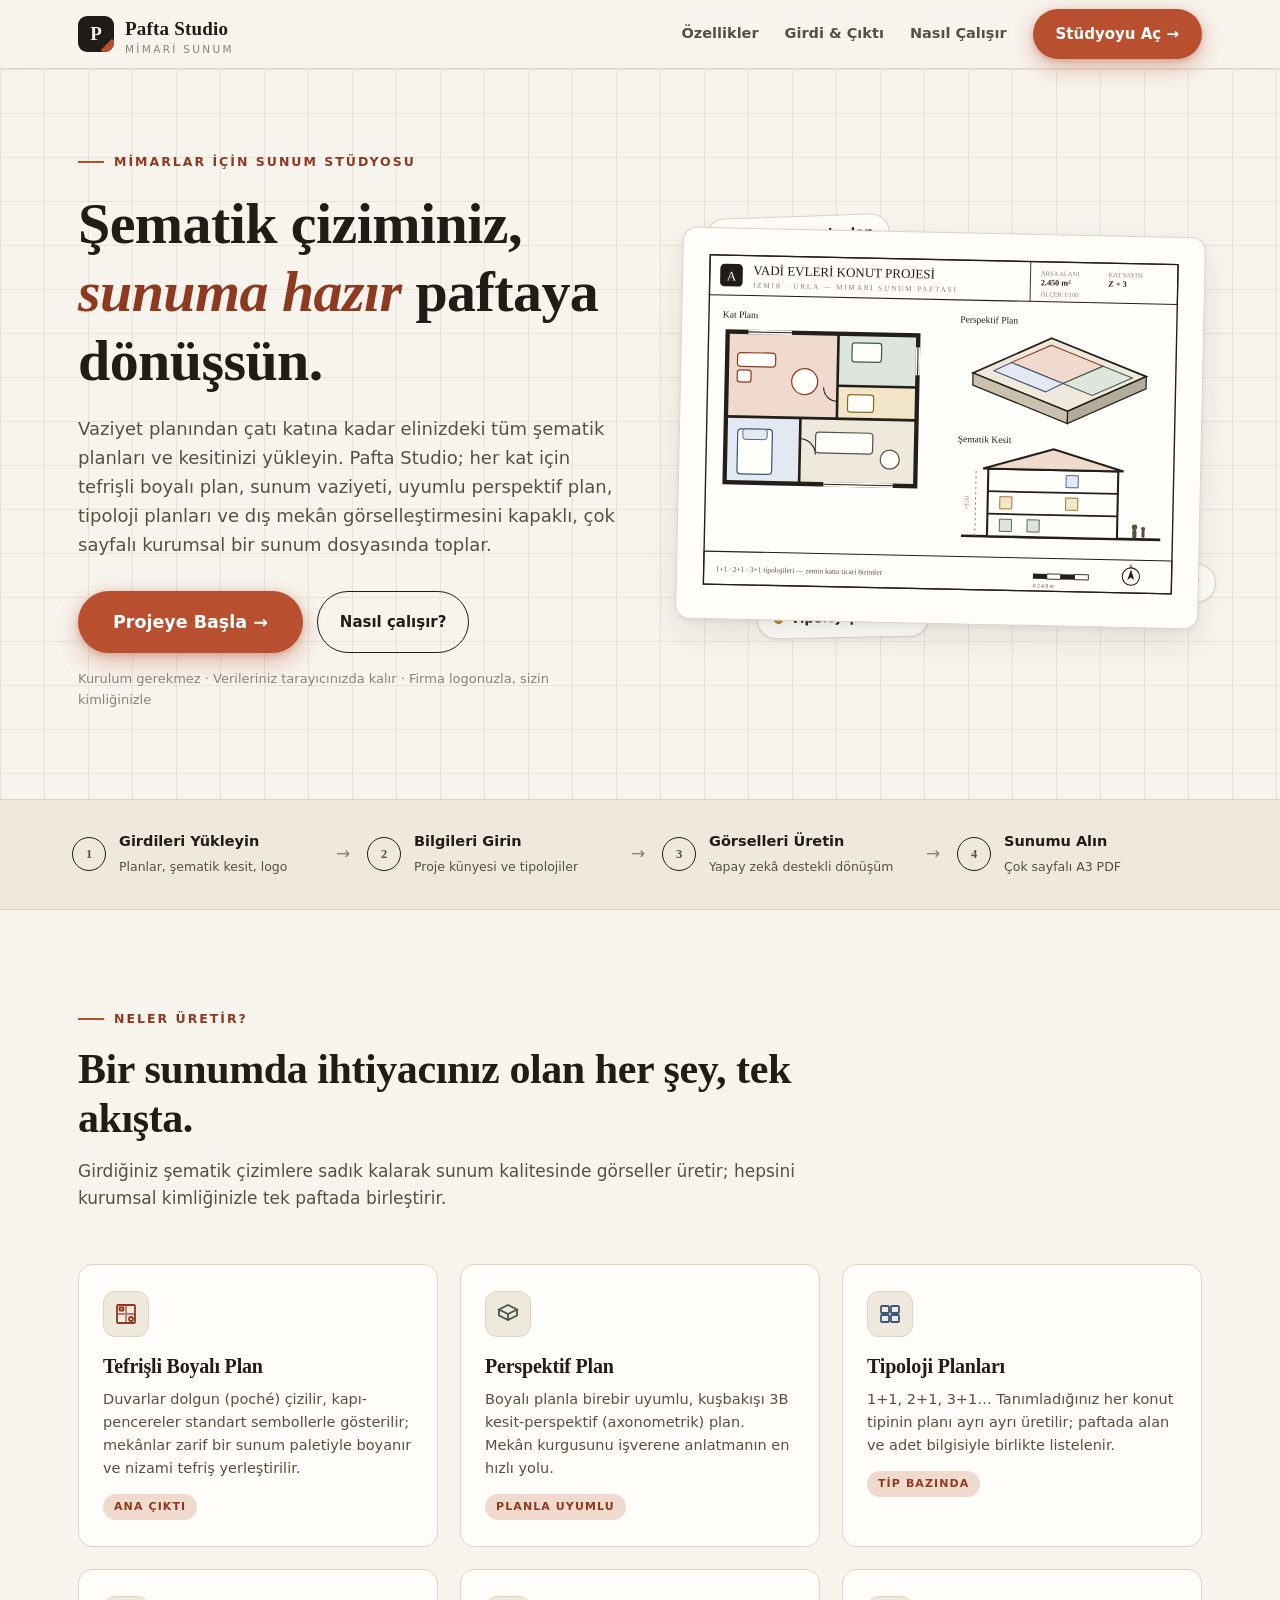
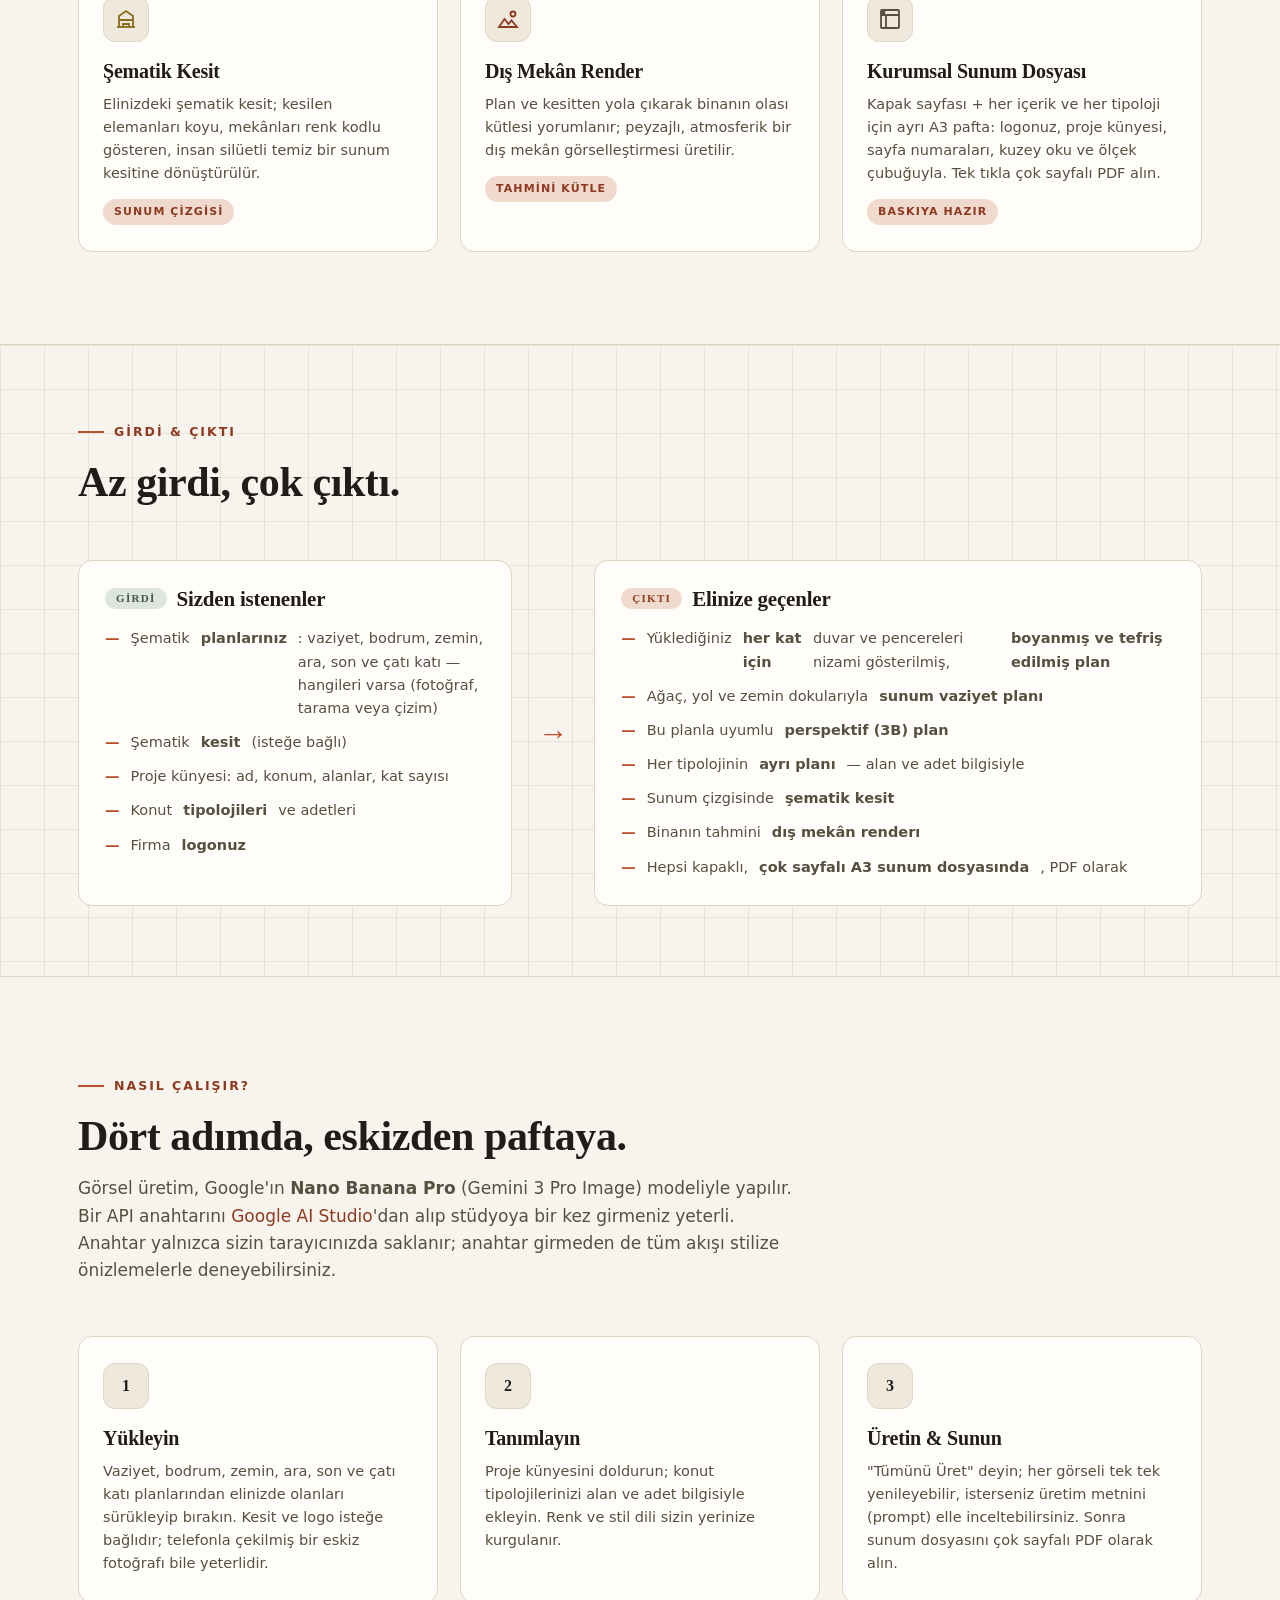
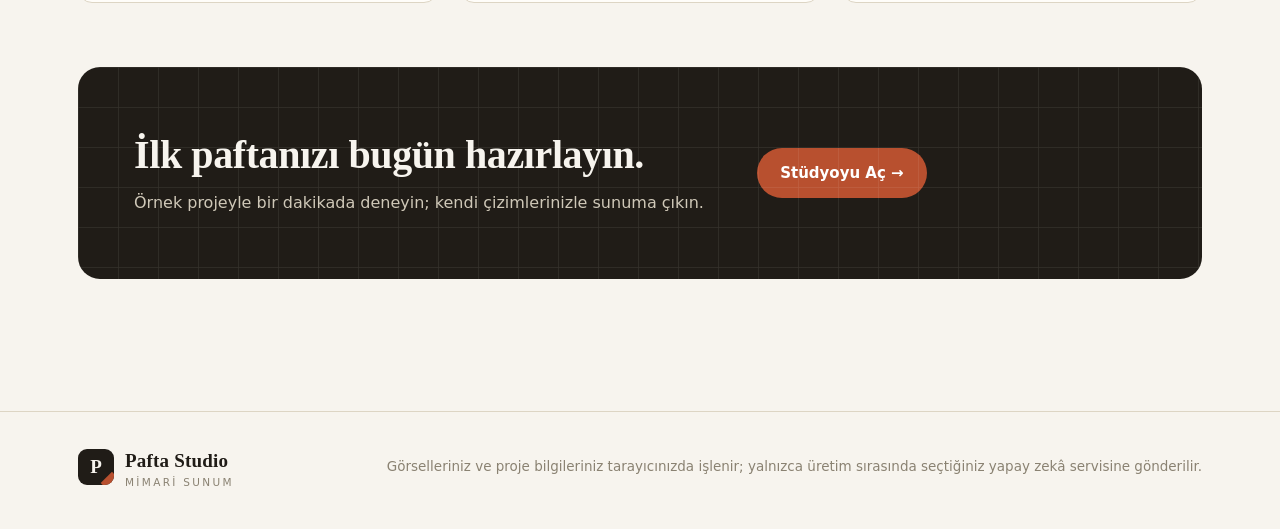
==== commit 24a64bf3: "Plan turleri ekle: vaziyet, bodrum, zemin, ara, son ve cati kati Her yuklenen plan icin ayri uretim " ====
--- a/index.html
+++ b/index.html
@@ -32,10 +32,10 @@
       <span class="eyebrow">Mimarlar için sunum stüdyosu</span>
       <h1>Şematik çiziminiz,<br><em>sunuma hazır</em> paftaya dönüşsün.</h1>
       <p class="lead">
-        Kat planınızı ve şematik kesitinizi yükleyin, proje bilgilerinizi girin.
-        Pafta Studio; tefrişli ve boyalı plan, uyumlu perspektif plan, tipoloji
-        planları ve dış mekân görselleştirmesini kapaklı, çok sayfalı kurumsal
-        bir sunum dosyasında toplar.
+        Vaziyet planından çatı katına kadar elinizdeki tüm şematik planları ve
+        kesitinizi yükleyin. Pafta Studio; her kat için tefrişli boyalı plan,
+        sunum vaziyeti, uyumlu perspektif plan, tipoloji planları ve dış mekân
+        görselleştirmesini kapaklı, çok sayfalı kurumsal bir sunum dosyasında toplar.
       </p>
       <div class="hero-ctas">
         <a class="btn btn-accent btn-lg btn-glow" href="studio.html">Projeye Başla →</a>
@@ -165,7 +165,7 @@
 <!-- ============ AKIŞ BANDI ============ -->
 <div class="flowband">
   <div class="container flowband-inner">
-    <div class="fstep"><span class="fnum">1</span><div><b>Girdileri Yükleyin</b><span>Kat planı, şematik kesit, logo</span></div></div>
+    <div class="fstep"><span class="fnum">1</span><div><b>Girdileri Yükleyin</b><span>Planlar, şematik kesit, logo</span></div></div>
     <div class="fstep"><span class="fnum">2</span><div><b>Bilgileri Girin</b><span>Proje künyesi ve tipolojiler</span></div></div>
     <div class="fstep"><span class="fnum">3</span><div><b>Görselleri Üretin</b><span>Yapay zekâ destekli dönüşüm</span></div></div>
     <div class="fstep"><span class="fnum">4</span><div><b>Sunumu Alın</b><span>Çok sayfalı A3 PDF</span></div></div>
@@ -232,7 +232,7 @@
       <div class="io-col">
         <h3><span class="io-badge in">Girdi</span> Sizden istenenler</h3>
         <ul>
-          <li>Şematik <b>kat planı</b> (fotoğraf, tarama veya çizim)</li>
+          <li>Şematik <b>planlarınız</b>: vaziyet, bodrum, zemin, ara, son ve çatı katı — hangileri varsa (fotoğraf, tarama veya çizim)</li>
           <li>Şematik <b>kesit</b> (isteğe bağlı)</li>
           <li>Proje künyesi: ad, konum, alanlar, kat sayısı</li>
           <li>Konut <b>tipolojileri</b> ve adetleri</li>
@@ -243,7 +243,8 @@
       <div class="io-col">
         <h3><span class="io-badge out">Çıktı</span> Elinize geçenler</h3>
         <ul>
-          <li>Duvar ve pencereleri nizami gösterilmiş, <b>boyanmış ve tefriş edilmiş kat planı</b></li>
+          <li>Yüklediğiniz <b>her kat için</b> duvar ve pencereleri nizami gösterilmiş, <b>boyanmış ve tefriş edilmiş plan</b></li>
+          <li>Ağaç, yol ve zemin dokularıyla <b>sunum vaziyet planı</b></li>
           <li>Bu planla uyumlu <b>perspektif (3B) plan</b></li>
           <li>Her tipolojinin <b>ayrı planı</b> — alan ve adet bilgisiyle</li>
           <li>Sunum çizgisinde <b>şematik kesit</b></li>
@@ -267,7 +268,7 @@
       <article class="card">
         <div class="icon"><b style="font-family:var(--font-display)">1</b></div>
         <h3>Yükleyin</h3>
-        <p>Kat planınızı sürükleyip bırakın. Şematik kesit ve firma logosu isteğe bağlıdır; telefonla çekilmiş bir eskiz fotoğrafı bile yeterlidir.</p>
+        <p>Vaziyet, bodrum, zemin, ara, son ve çatı katı planlarından elinizde olanları sürükleyip bırakın. Kesit ve logo isteğe bağlıdır; telefonla çekilmiş bir eskiz fotoğrafı bile yeterlidir.</p>
       </article>
       <article class="card">
         <div class="icon"><b style="font-family:var(--font-display)">2</b></div>
--- a/css/style.css
+++ b/css/style.css
@@ -271,6 +271,7 @@
 
 /* Yükleme kartları */
 .upload-grid { display: grid; grid-template-columns: repeat(3, 1fr); gap: 20px; }
+.upload-grid.cols-2 { grid-template-columns: repeat(2, 1fr); }
 .upload-card { background: var(--white); border: 1px solid var(--line); border-radius: var(--radius); padding: 18px; }
 .upload-card h3 { font-size: 17px; display: flex; align-items: center; gap: 8px; }
 .upload-card h3 .req { color: var(--acc); }
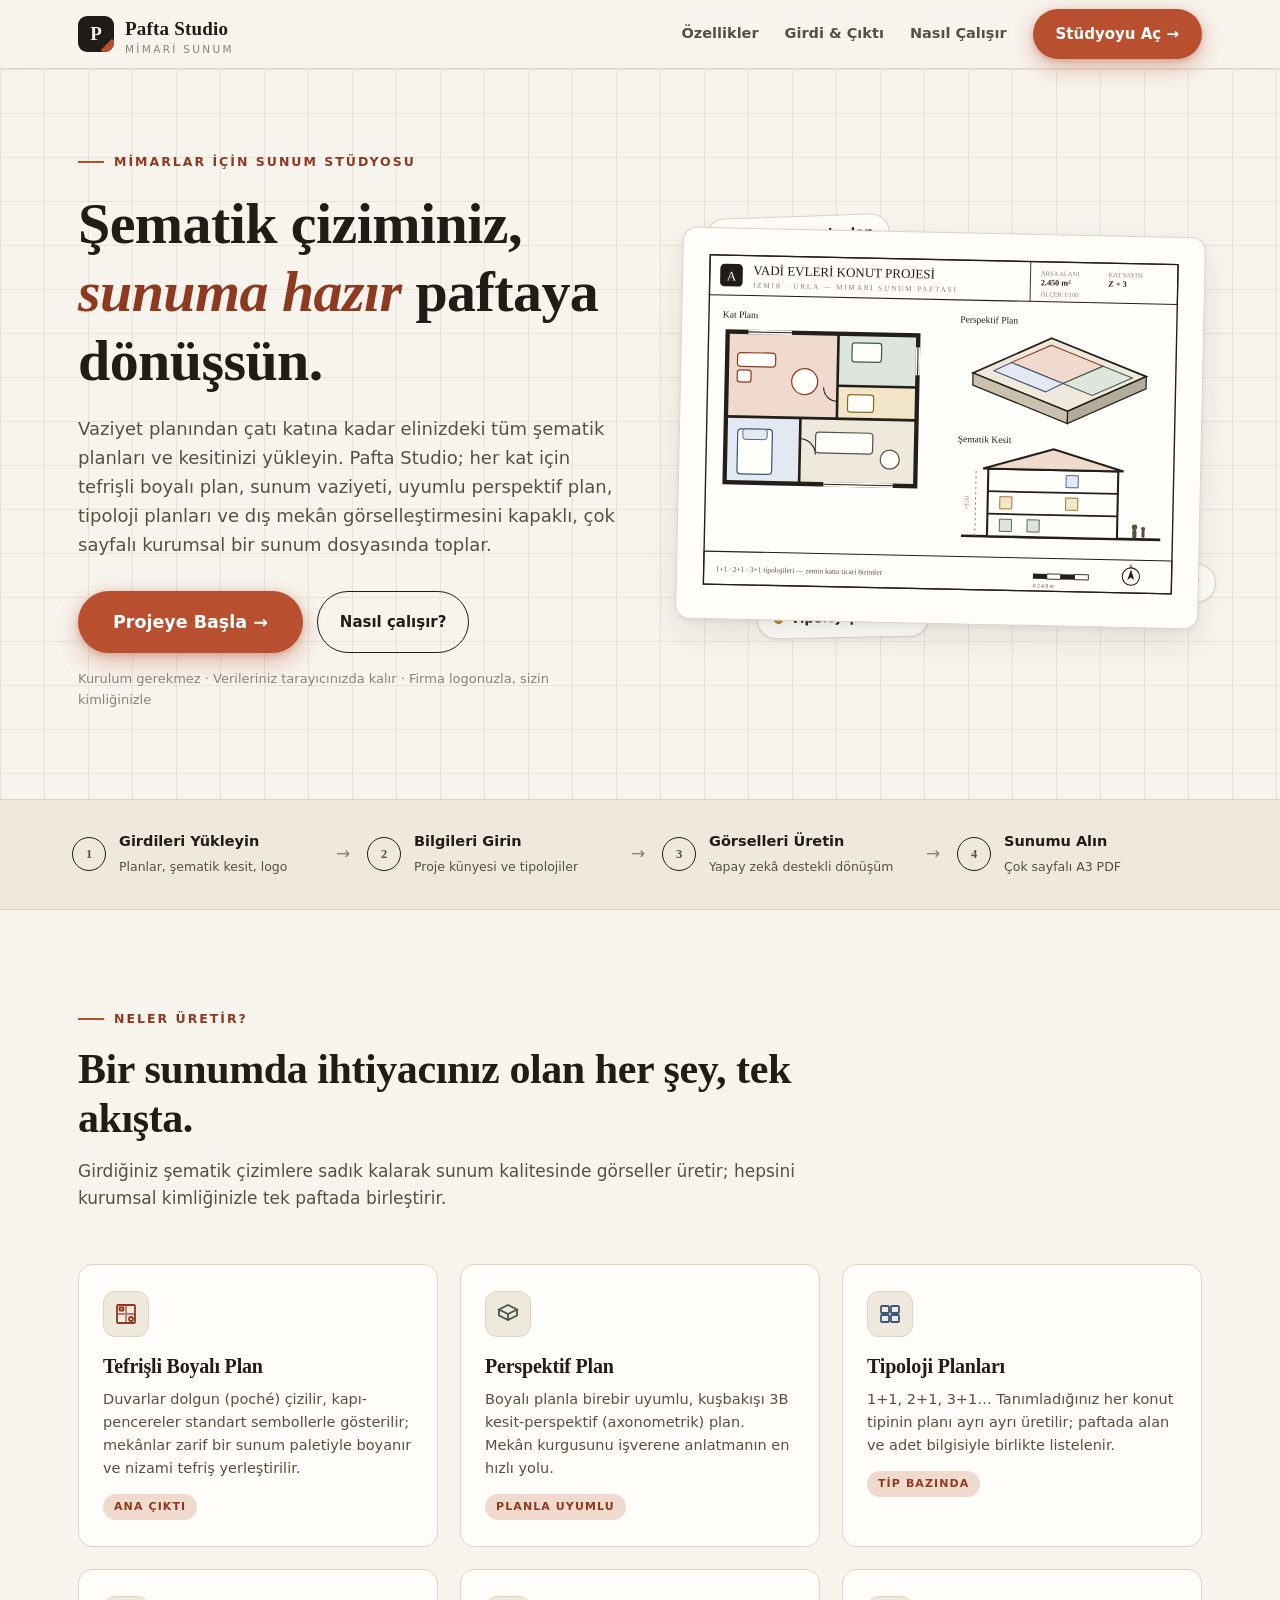
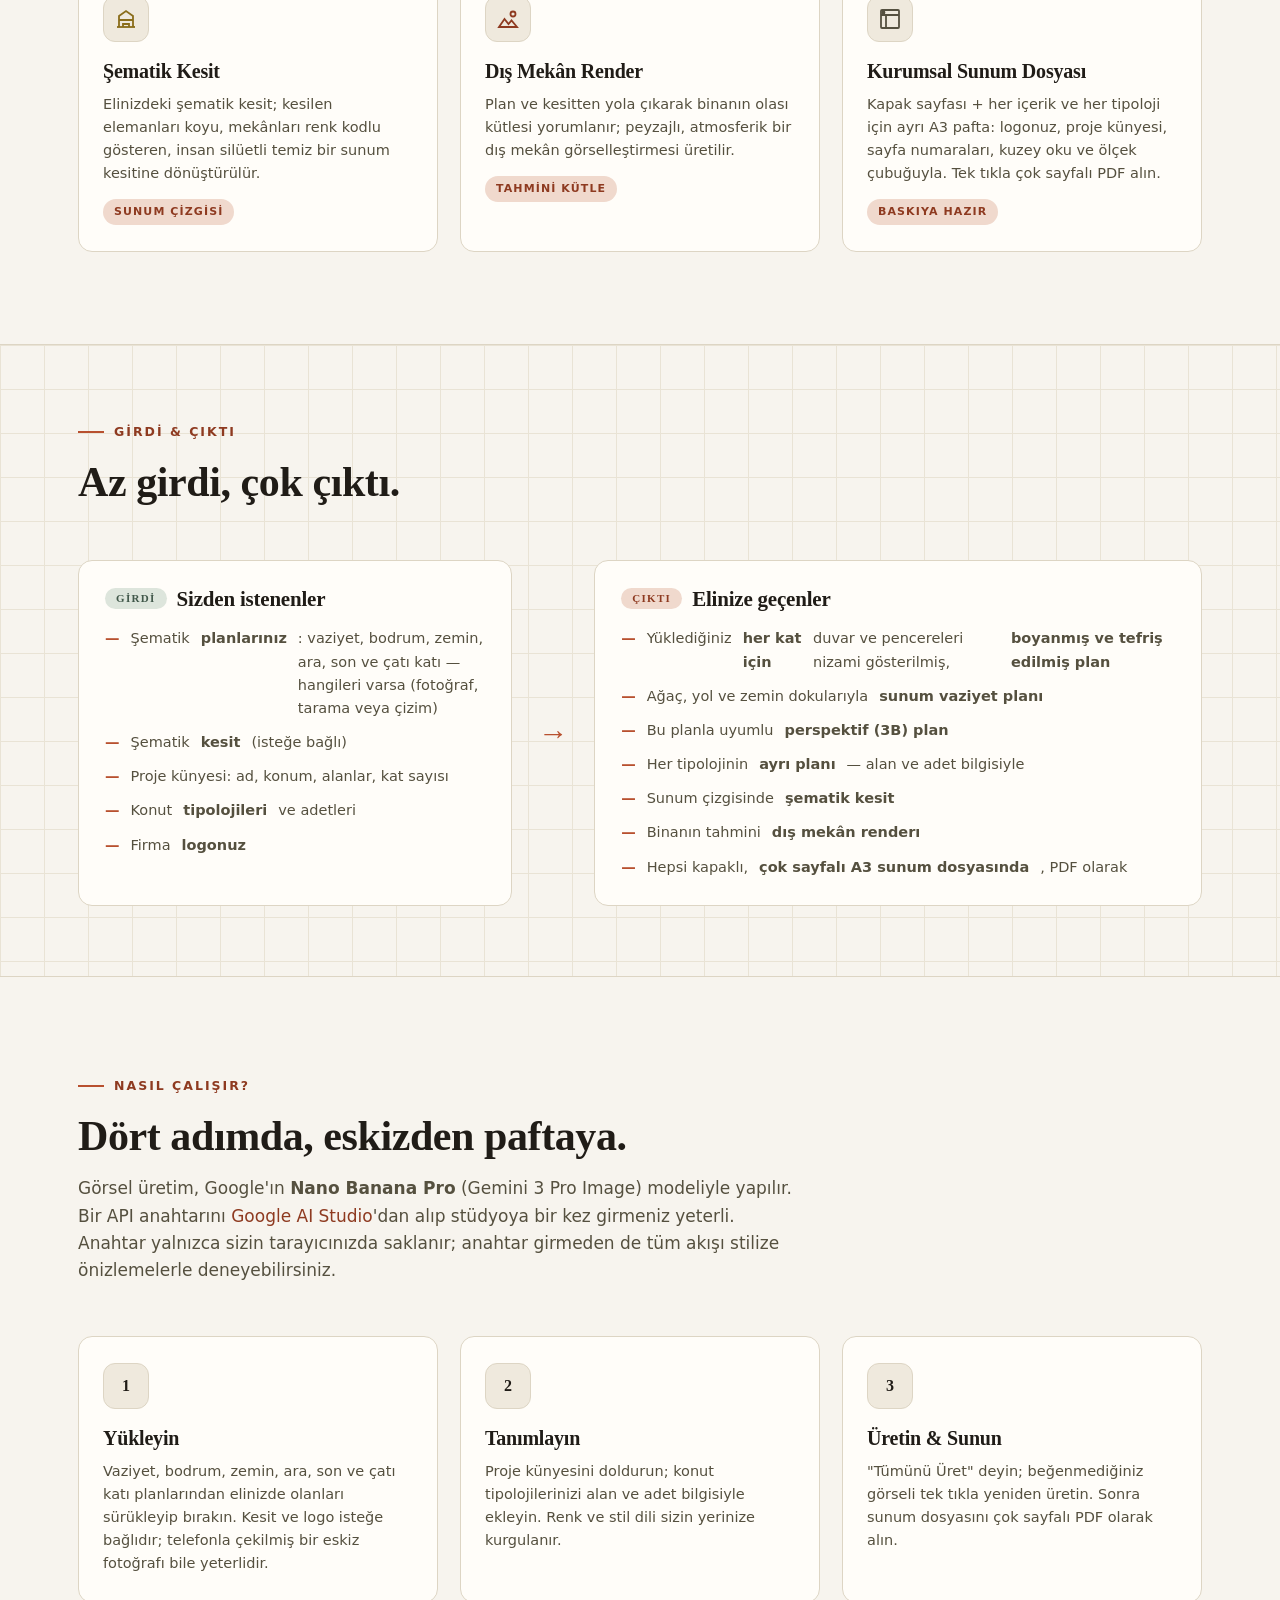
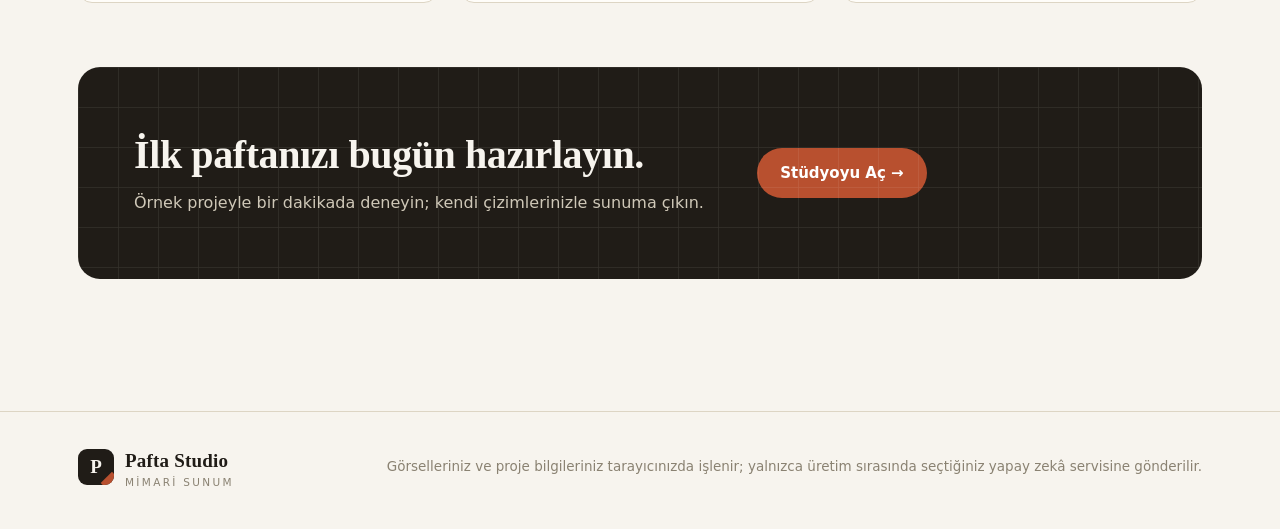
==== commit 3e8bb014: "Prompt duzenleme arayuzunu kaldir; promptlar kodda sabit sablon olarak kalir Co-Authored-By: Claude " ====
--- a/index.html
+++ b/index.html
@@ -278,7 +278,7 @@
       <article class="card">
         <div class="icon"><b style="font-family:var(--font-display)">3</b></div>
         <h3>Üretin &amp; Sunun</h3>
-        <p>"Tümünü Üret" deyin; her görseli tek tek yenileyebilir, isterseniz üretim metnini (prompt) elle inceltebilirsiniz. Sonra sunum dosyasını çok sayfalı PDF olarak alın.</p>
+        <p>"Tümünü Üret" deyin; beğenmediğiniz görseli tek tıkla yeniden üretin. Sonra sunum dosyasını çok sayfalı PDF olarak alın.</p>
       </article>
     </div>
 
--- a/css/style.css
+++ b/css/style.css
@@ -272,10 +272,17 @@
 /* Yükleme kartları */
 .upload-grid { display: grid; grid-template-columns: repeat(3, 1fr); gap: 20px; }
 .upload-grid.cols-2 { grid-template-columns: repeat(2, 1fr); }
-.upload-card { background: var(--white); border: 1px solid var(--line); border-radius: var(--radius); padding: 18px; }
+.plan-empty {
+  grid-column: 1 / -1; text-align: center; color: var(--ink-faint); font-size: 14px;
+  border: 2px dashed var(--line); border-radius: var(--radius-sm);
+  padding: 26px 20px; background: var(--paper);
+}
+.upload-card { background: var(--white); border: 1px solid var(--line); border-radius: var(--radius); padding: 18px; display: flex; flex-direction: column; }
 .upload-card h3 { font-size: 17px; display: flex; align-items: center; gap: 8px; }
 .upload-card h3 .req { color: var(--acc); }
-.upload-card .hint { font-size: 12.5px; color: var(--ink-faint); margin: 4px 0 12px; }
+/* Açıklamaya sabit iki satırlık yer ayrılır ki yükleme kutuları tüm kartlarda aynı hizada dursun */
+.upload-card .hint { font-size: 12.5px; color: var(--ink-faint); margin: 4px 0 12px; line-height: 1.6; min-height: 3.2em; }
+.upload-card .dropzone { flex: 1; }
 .dropzone {
   border: 2px dashed var(--line); border-radius: var(--radius-sm);
   min-height: 210px; display: grid; place-items: center; text-align: center;
@@ -336,19 +343,34 @@
 .chip input:checked + span { background: var(--ink); color: var(--paper); border-color: var(--ink); }
 .chip:hover span { border-color: var(--ink-soft); }
 
-/* Tipoloji satırları */
+/* İki katmanlı tipoloji kartı: üstte kimlik alanları, altta kat şeridi */
 .typology-row {
-  display: grid; grid-template-columns: 1.4fr .7fr .6fr auto auto; gap: 12px;
-  align-items: end; padding: 14px; border: 1px solid var(--line);
+  padding: 16px 18px; border: 1px solid var(--line);
   border-radius: var(--radius-sm); background: var(--paper); margin-bottom: 12px;
 }
-.typology-row .mini-upload {
-  display: inline-flex; align-items: center; gap: 8px; font-size: 12.5px; font-weight: 700;
-  border: 1.5px dashed var(--line); border-radius: var(--radius-sm); padding: 10px 13px;
-  cursor: pointer; color: var(--ink-soft); background: var(--white); white-space: nowrap;
-}
-.mini-upload:hover { border-color: var(--acc); color: var(--acc-deep); }
-.mini-upload img { width: 26px; height: 26px; object-fit: cover; border-radius: 4px; }
+.typo-grid {
+  display: grid; grid-template-columns: 1.6fr .7fr .7fr .55fr auto auto;
+  gap: 14px; align-items: end;
+}
+.typo-grid .link-danger { margin-bottom: 8px; }
+.typo-floors {
+  display: flex; align-items: center; gap: 14px; flex-wrap: wrap;
+  margin-top: 14px; padding-top: 13px; border-top: 1px dashed var(--line);
+}
+.floors-label {
+  font-size: 12.5px; font-weight: 700; letter-spacing: .04em;
+  color: var(--ink-soft); text-transform: uppercase; flex: none;
+}
+.check-box {
+  display: inline-flex; align-items: center; justify-content: center; cursor: pointer;
+  padding: 10px 15px; border: 1.5px solid var(--line); border-radius: var(--radius-sm);
+  background: var(--white); transition: border-color .15s ease;
+}
+.check-box:hover { border-color: var(--ink-soft); }
+.check-box input { width: 17px; height: 17px; accent-color: var(--acc); cursor: pointer; display: block; }
+.check-box:has(input:checked) { border-color: var(--ink); background: var(--acc-soft); }
+.chip-row-sm { gap: 6px; }
+.chip-sm span { padding: 8px 13px; font-size: 12.5px; background: var(--white); }
 
 /* API paneli */
 .api-panel { border-left: 4px solid var(--gold); }
@@ -382,11 +404,6 @@
 .status-chip.hata { background: #f6ddd8; color: var(--danger); }
 .out-actions { display: flex; gap: 8px; flex-wrap: wrap; }
 .out-error { font-size: 12.5px; color: var(--danger); }
-.prompt-edit textarea {
-  width: 100%; font-family: var(--font-ui); font-size: 12.5px; color: var(--ink-soft);
-  background: var(--paper); border: 1.5px solid var(--line); border-radius: var(--radius-sm);
-  padding: 9px 11px; min-height: 90px; resize: vertical;
-}
 .spinner {
   width: 26px; height: 26px; border-radius: 50%;
   border: 3px solid var(--line); border-top-color: var(--acc);
@@ -458,6 +475,27 @@
   border: .12cqw dashed #d8d1c2; border-radius: .6cqw;
 }
 .pg-marks { position: absolute; right: 1.8cqw; bottom: 1.4cqw; display: flex; align-items: center; gap: 1.4cqw; }
+
+/* --- Sol not panosu (örn. şematik kesit notu) --- */
+.pg-body.pg-split { padding: 0; display: flex; align-items: stretch; justify-content: flex-start; }
+.pg-sidenote {
+  flex: none; width: 27cqw; min-width: 0; padding: 1.6cqw 1.8cqw;
+  border-right: .08cqw solid #221e18; background: #fffefb;
+  display: flex; flex-direction: column; gap: .55cqw; overflow: hidden;
+}
+.sn-head {
+  flex: none; font-size: .95cqw; letter-spacing: .24em; text-transform: uppercase;
+  color: #8a6d1a; font-weight: 700; padding-bottom: .6cqw; margin-bottom: .7cqw;
+  border-bottom: .14cqw solid #221e18;
+}
+.sn-row { font-size: 1.45cqw; line-height: 1.45; color: #221e18; overflow-wrap: break-word; }
+.sn-row b { font-weight: 700; }
+.sn-gap { flex: none; height: 1.1cqw; }
+.pg-img-area {
+  flex: 1; min-width: 0; position: relative;
+  display: flex; align-items: center; justify-content: center; padding: 1.6cqw;
+}
+.pg-img-area img { max-width: 100%; max-height: 100%; object-fit: contain; }
 
 /* --- Sayfa alt bandı --- */
 .pg-foot {
@@ -532,7 +570,8 @@
 @media (max-width: 640px) {
   .cards, .upload-grid, .outputs-grid, .form-grid, .palette-grid, .api-panel .form-grid { grid-template-columns: 1fr; }
   .field.span2, .field.span3 { grid-column: span 1; }
-  .typology-row { grid-template-columns: 1fr 1fr; }
+  .typo-grid { grid-template-columns: 1fr 1fr; }
+  .typo-grid .typo-name { grid-column: 1 / -1; }
   .topnav { display: none; }
   .cta { padding: 40px 28px; }
 }
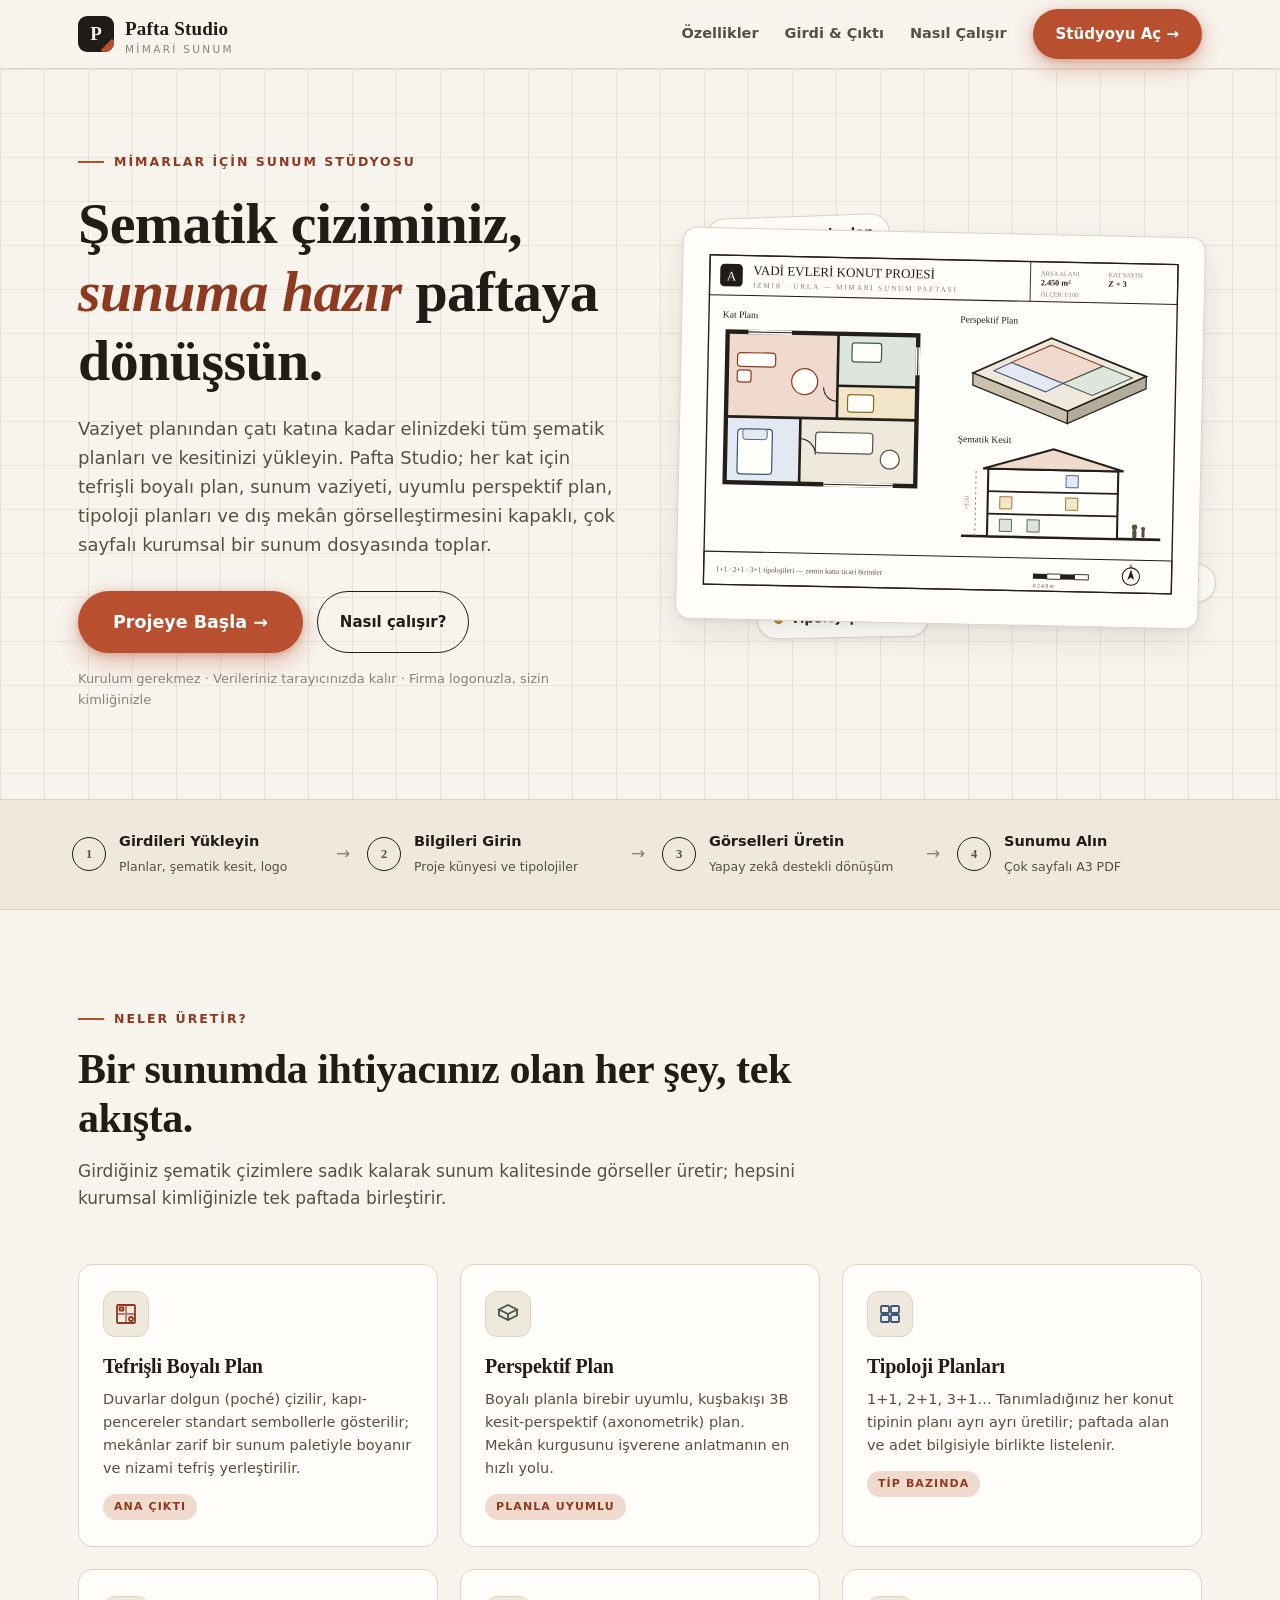
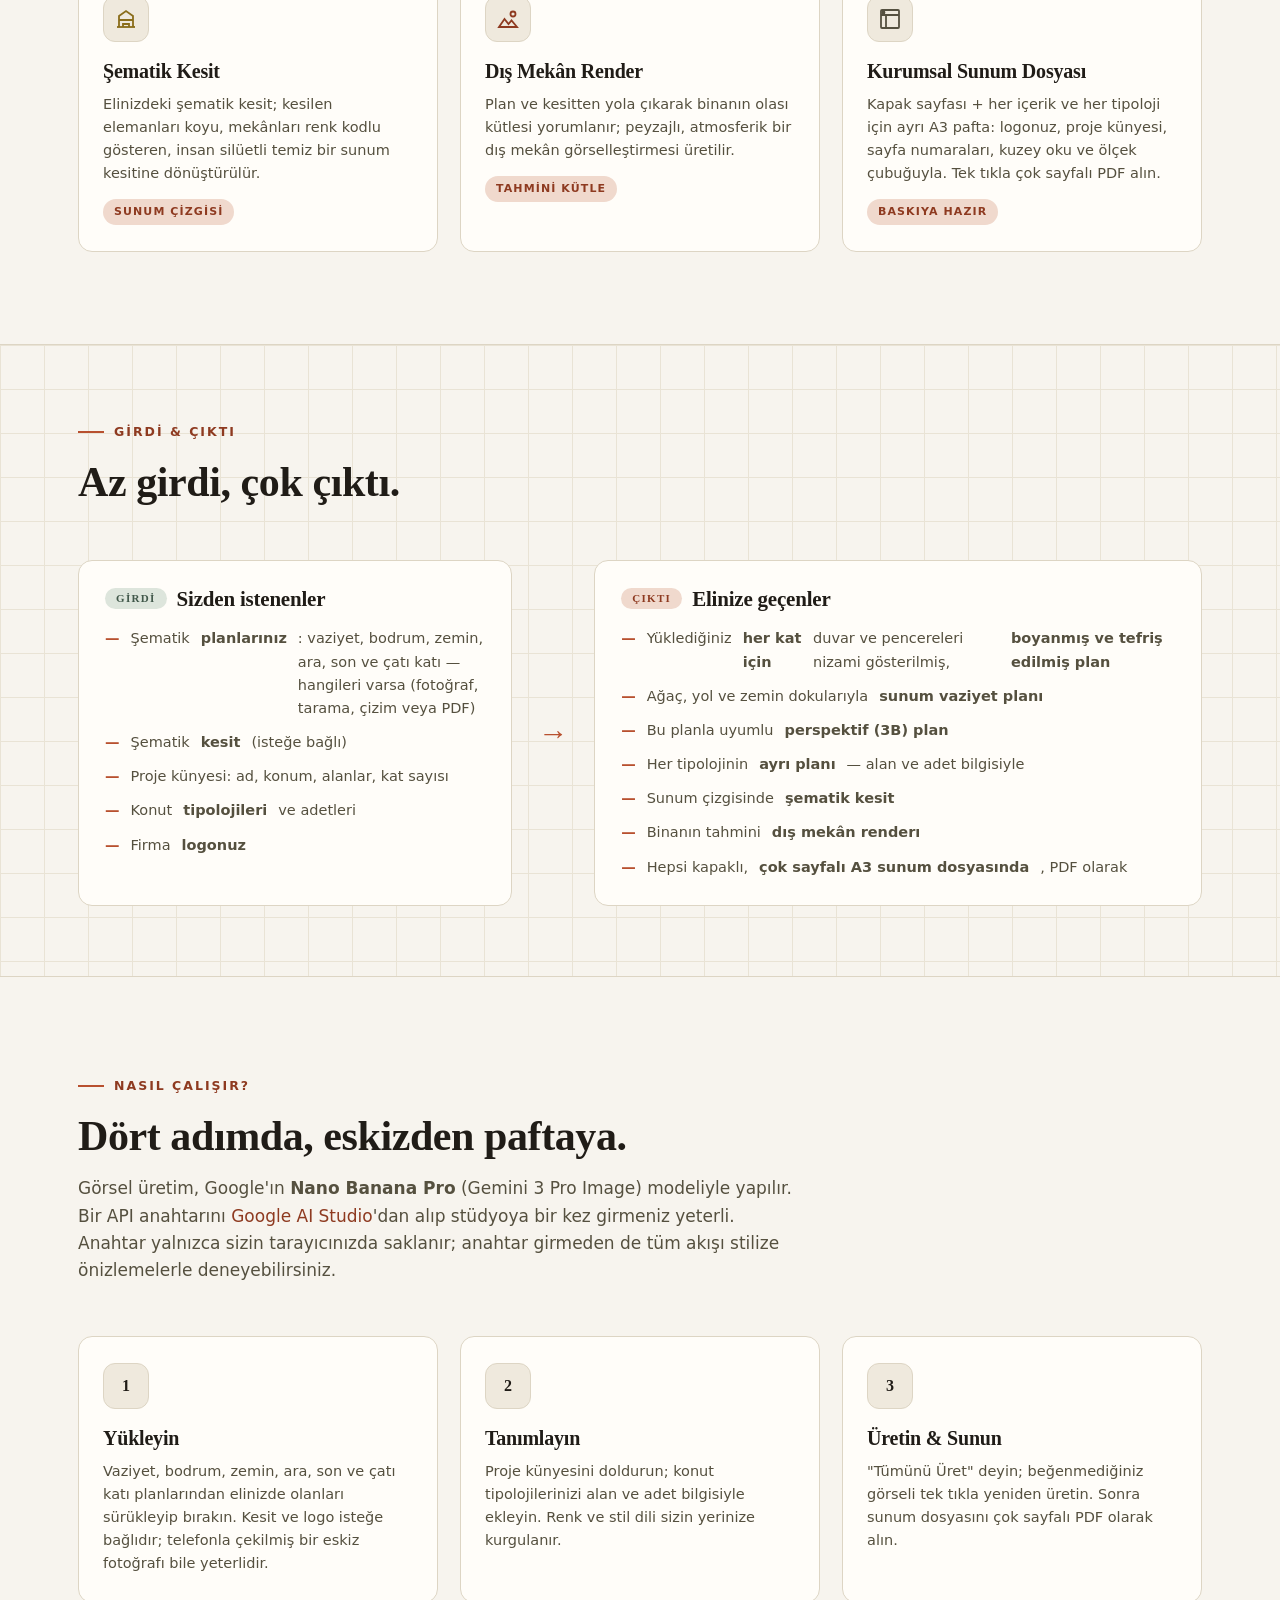
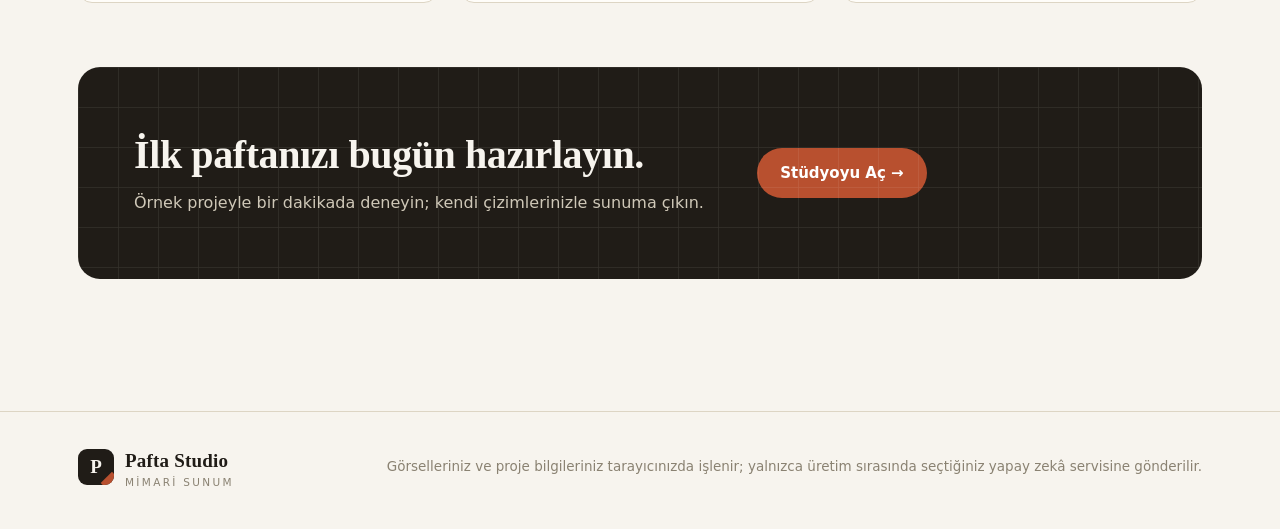
==== commit 900a39c2: "PDF girdi destegi: PDF.js (yerel vendor) ile ilk sayfa yuksek cozunurluklu goruntuye cevrilir Co-Aut" ====
--- a/index.html
+++ b/index.html
@@ -232,7 +232,7 @@
       <div class="io-col">
         <h3><span class="io-badge in">Girdi</span> Sizden istenenler</h3>
         <ul>
-          <li>Şematik <b>planlarınız</b>: vaziyet, bodrum, zemin, ara, son ve çatı katı — hangileri varsa (fotoğraf, tarama veya çizim)</li>
+          <li>Şematik <b>planlarınız</b>: vaziyet, bodrum, zemin, ara, son ve çatı katı — hangileri varsa (fotoğraf, tarama, çizim veya PDF)</li>
           <li>Şematik <b>kesit</b> (isteğe bağlı)</li>
           <li>Proje künyesi: ad, konum, alanlar, kat sayısı</li>
           <li>Konut <b>tipolojileri</b> ve adetleri</li>
--- a/css/style.css
+++ b/css/style.css
@@ -381,6 +381,20 @@
 }
 .note b { color: var(--ink); }
 
+/* Üretilecek görseller — kompakt seçim listesi */
+.pick-list { display: grid; grid-template-columns: 1fr 1fr; gap: 10px; }
+.pick-row {
+  display: flex; align-items: center; gap: 12px; min-width: 0;
+  padding: 9px 12px; border: 1px solid var(--line); border-radius: var(--radius-sm);
+  background: var(--paper); transition: opacity .15s ease;
+}
+.pick-row.off { opacity: .5; }
+.pick-row .pick-check { padding: 7px 9px; flex: none; }
+.pick-row .pick-info { flex: 1; min-width: 0; line-height: 1.3; }
+.pick-row .pick-info b { display: block; font-size: 13.5px; white-space: nowrap; overflow: hidden; text-overflow: ellipsis; }
+.pick-row .pick-info span { font-size: 11.5px; color: var(--ink-faint); display: block; white-space: nowrap; overflow: hidden; text-overflow: ellipsis; }
+.pick-row .status-chip, .pick-row .btn { flex: none; }
+
 /* Çıktı kartları */
 .outputs-toolbar { display: flex; align-items: center; justify-content: space-between; gap: 16px; margin: 26px 0 18px; flex-wrap: wrap; }
 .outputs-toolbar .status-line { font-size: 13.5px; color: var(--ink-soft); }
@@ -568,7 +582,7 @@
   .stepper { grid-template-columns: repeat(2, 1fr); }
 }
 @media (max-width: 640px) {
-  .cards, .upload-grid, .outputs-grid, .form-grid, .palette-grid, .api-panel .form-grid { grid-template-columns: 1fr; }
+  .cards, .upload-grid, .outputs-grid, .form-grid, .palette-grid, .api-panel .form-grid, .pick-list { grid-template-columns: 1fr; }
   .field.span2, .field.span3 { grid-column: span 1; }
   .typo-grid { grid-template-columns: 1fr 1fr; }
   .typo-grid .typo-name { grid-column: 1 / -1; }
